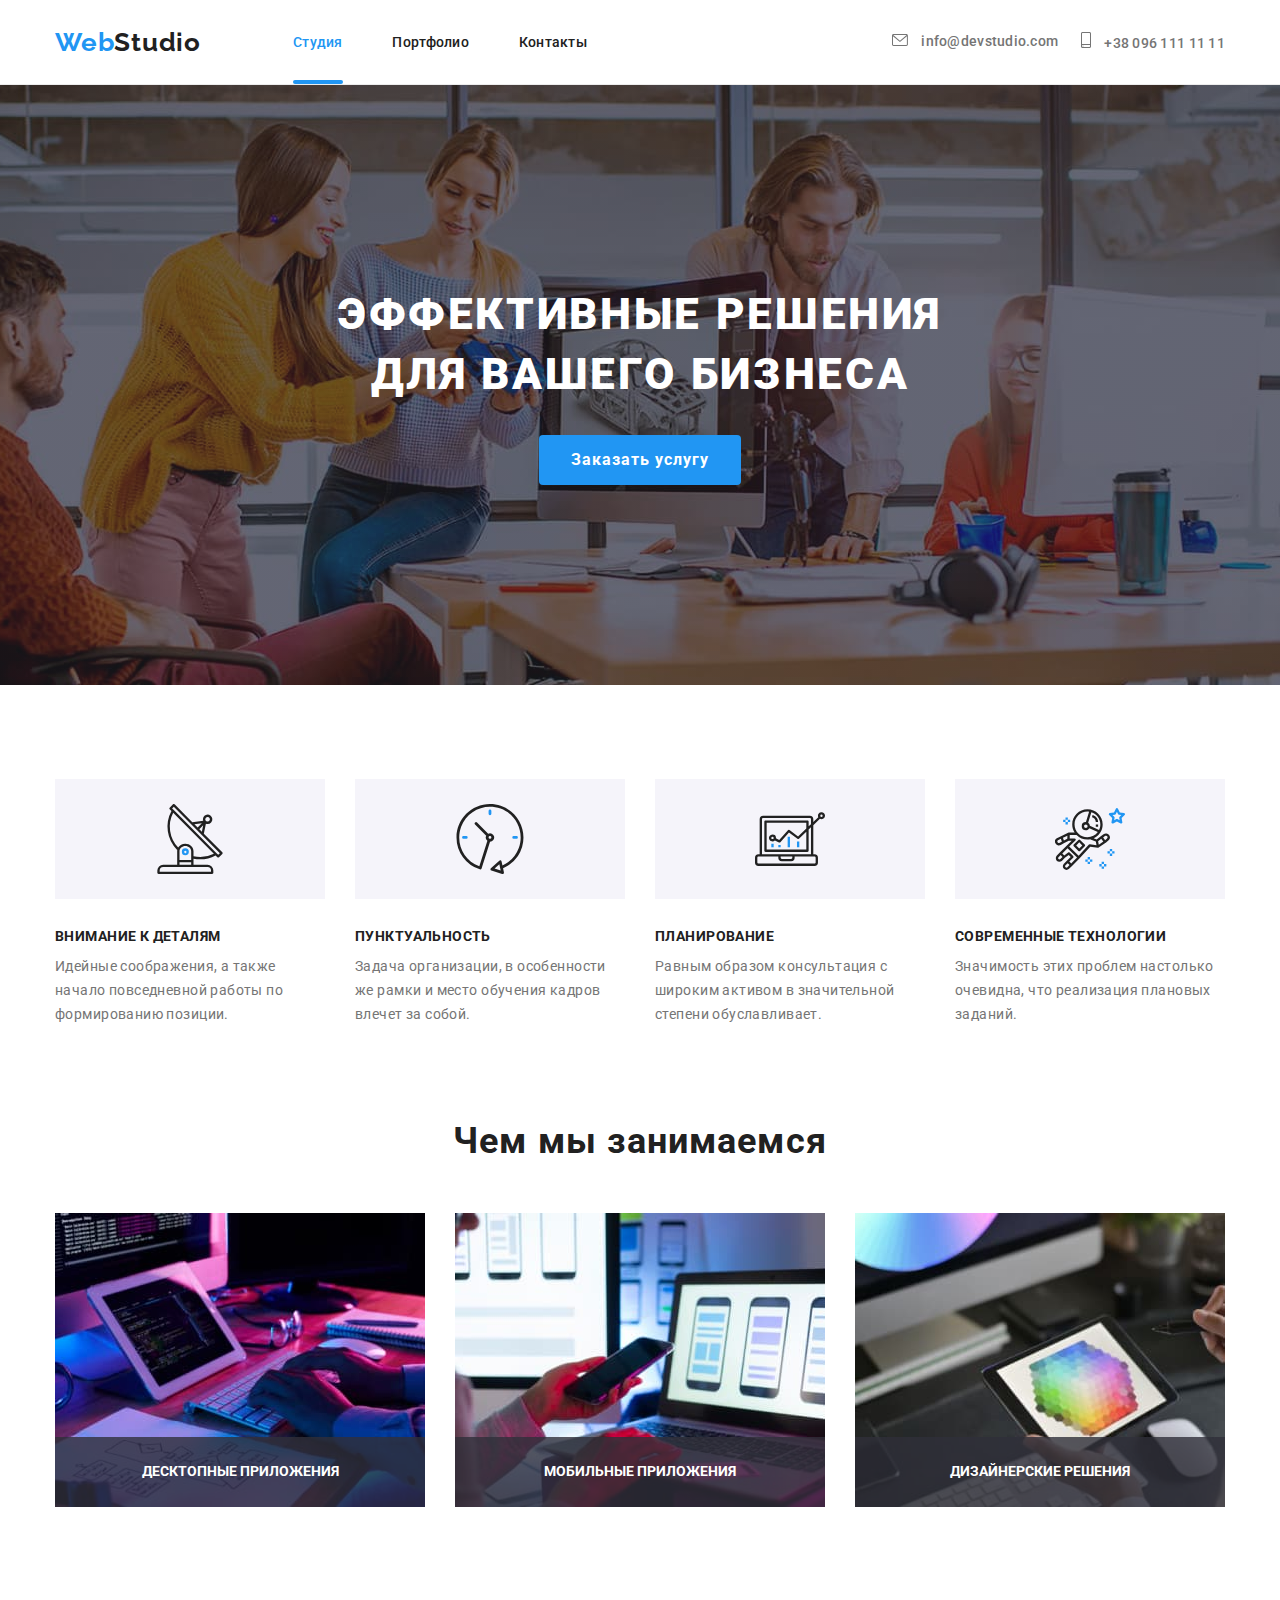
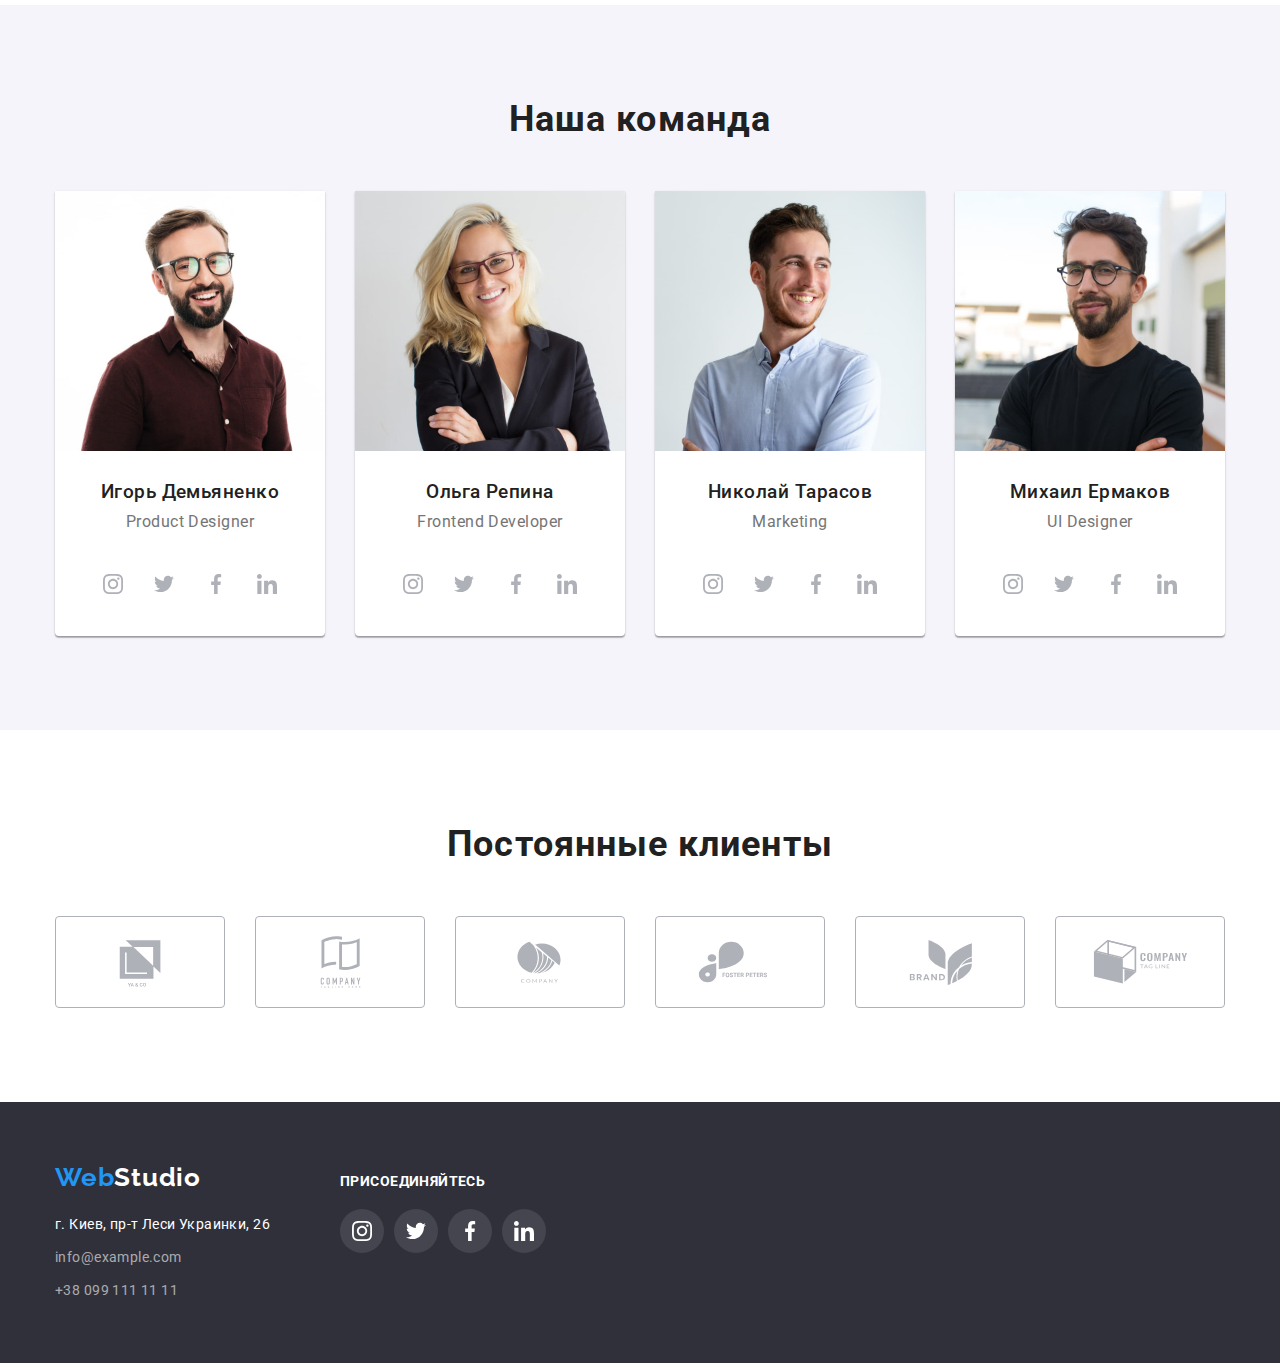
==== index.html @ b00f8d06 "previous work" ====
<!DOCTYPE html>
<html lang="ru">
<head>
    <meta charset="UTF-8">
    <meta http-equiv="X-UA-Compatible" content="IE=edge">
    <meta name="viewport" content="width=device-width, initial-scale=1.0">
    <title>GitHub/goit-markup-hw-05</title>   
    <link rel="stylesheet" href="https://cdnjs.cloudflare.com/ajax/libs/modern-normalize/1.0.0/modern-normalize.min.css"> 
    <link rel="stylesheet" href="https://fonts.googleapis.com/css2?family=Raleway:wght@700&family=Roboto:wght@400;500;700;900&display=swap">
    <link rel="stylesheet" href="./css/styles.css">

</head>
<body>
    <header class="header">
        <div class="conteiner nav">
            <a class="logo" href="#"><span class="accent-logo">Web</span>Studio</a>
            <nav>
                <ul class="site-nav list">
                    <li>
                        <a class="active" href="#">Студия</a>
                    </li>
                    <li>
                        <a href="./portfolio.html">Портфолио</a>
                    </li>
                    <li>
                        <a href="#">Контакты</a>
                    </li>
                </ul>
            </nav>
        
            <ul class="contacts list">
                <li>
                    <a class="mail" href="mailto:info@devstudio.com">
                        <svg class="icon-envelope" width="16px" height="12px">
                            <use href="./imades/icons.svg#envelope"></use>
                        </svg> info@devstudio.com</a>
                </li>
                <li>
                    <a class="phone" href="tel:+380961111111">
                        <svg class="ivon-tel" width="10px" height="16px">
                            <use href="./imades/icons.svg#smartphone"></use>
                        </svg> +38 096 111 11 11</a>
                </li>
            </ul>
        </div>
    </header>

    <main>
            <section class="hero overlay">
                <div class="conteiner ">
                <h1>Эффективные решения<br> для вашего бизнеса</h1>
                <button class="open-modal" type="button" data-modal-open>Заказать услугу</button>
                <div class="backdrop is-hidden" data-modal>
                    <div class="modal">
                        <button type="button" class="modal-button" data-modal-close>
                            <svg class="modal-close">
                                <use href="./imades/icons.svg#close-modal"></use>
                            </svg>
                        </button>
                    </div>
                </div>
            </div>
            </section>

            <section class="features-section">
                <!--<h2>Особенности</h2>-->
                <ul class="features-list list conteiner">
                    <li class="features-item icon-antenna">
                        <h3 class="featured-subtitle">Внимание к деталям</h3>
                        <p>Идейные соображения, а также начало повседневной работы по формированию позиции.</p>
                    </li>
                    <li class="features-item icon-clock">
                        <h3 class="featured-subtitle">Пунктуальность</h3>
                        <p>Задача организации, в особенности же рамки и место обучения кадров влечет за собой.</p>
                    </li>
                    <li class="features-item icon-diagram">
                        <h3 class="featured-subtitle">Планирование</h3>
                        <p>Равным образом консультация с широким активом в значительной степени обуславливает.</p>
                    </li>
                    <li class="features-item icon-astronaut">
                        <h3 class="featured-subtitle">Современные технологии</h3>
                        <p>Значимость этих проблем настолько очевидна, что реализация плановых заданий.</p>
                    </li>
                </ul>
            </section>

            <section class="works-conteiner">
                    <h2 class="section-header">Чем мы занимаемся</h2>
                    <ul class="list images-list">
                        <li>
                            <div class="description-block">
                                <img src="./imades/work.jpg" alt="наша-работа-1" width="370">
                                <p class="work-description">Десктопные приложения</p>
                            </div>
                        </li>
                        <li>
                            <div class="description-block">
                                <img src="./imades/work2.jpg" alt="наша-работа-2" width="370">
                                <p class="work-description" >Мобильные приложения</p>
                            </div>
                        </li>
                        <li>                            
                            <div class="description-block"> 
                                <img src="./imades/work3.jpg" alt="наша-работа-3" width="370">
                                <p class="work-description">Дизайнерские решения</p>
                            </div>
                        </li>
                    </ul>
            </section>

            <section class="our-team">
                <div class="conteiner">
                <h2 class="section-header">Наша команда</h2>
                <ul class="team list" >
                    <li class="team-list">
                        <img class="team-cards" src="./imades/igor.jpg" alt="фото дизайнера" width="270">
                        <h3>Игорь Демьяненко</h3>
                        <p>Product Designer</p>
                        <ul class="list team-icons-list">
                            <li>
                                <a href="#" class="team-icons-link"> 
                                    <svg class="team-svg">
                                        <use href="./imades/icons.svg#instagram"></use>
                                    </svg>
                                </a>
                            </li>
                            <li>
                                <a href="#" class="team-icons-link">
                                    <svg class="team-svg">
                                        <use href="./imades/icons.svg#twitter"></use>
                                    </svg>
                                </a>
                            </li>
                            <li>
                                <a href="#" class="team-icons-link">
                                    <svg class="team-svg">
                                        <use href="./imades/icons.svg#facebook"></use>
                                    </svg>
                                </a>
                            </li>
                            <li>
                                <a href="#" class="team-icons-link">
                                    <svg class="team-svg">
                                        <use href="./imades/icons.svg#linkedin"></use>
                                    </svg>
                                </a>
                            </li>
                        </ul>
                    </li>
                    <li class="team-list">
                        <img class="team-cards" src="./imades/olga.jpg" alt="форо разработчика" width="270">
                        <h3>Ольга Репина</h3>
                        <p>Frontend Developer</p>
                        <ul class="list team-icons-list">
                            <li>
                                <a href="#" class="team-icons-link">
                                    <svg class="team-svg">
                                        <use href="./imades/icons.svg#instagram"></use>
                                    </svg>
                                </a>
                            </li>
                            <li>
                                <a href="#" class="team-icons-link">
                                    <svg class="team-svg">
                                        <use href="./imades/icons.svg#twitter"></use>
                                    </svg>
                                </a>
                            </li>
                            <li>
                                <a href="#" class="team-icons-link">
                                    <svg class="team-svg">
                                        <use href="./imades/icons.svg#facebook"></use>
                                    </svg>
                                </a>
                            </li>
                            <li>
                                <a href="#" class="team-icons-link">
                                    <svg class="team-svg">
                                        <use href="./imades/icons.svg#linkedin"></use>
                                    </svg>
                                </a>
                            </li>
                        </ul>
                    </li>
                    <li class="team-list">
                        <img class="team-cards" src="./imades/nikolay.jpg" alt="фото маркетинг менеджера" width="270">
                        <h3>Николай Тарасов</h3>
                        <p>Marketing</p>
                        <ul class="list team-icons-list">
                            <li>
                                <a href="#" class="team-icons-link">
                                    <svg class="team-svg">
                                        <use href="./imades/icons.svg#instagram"></use>
                                    </svg>
                                </a>
                            </li>
                            <li>
                                <a href="#" class="team-icons-link">
                                    <svg class="team-svg">
                                        <use href="./imades/icons.svg#twitter"></use>
                                    </svg>
                                </a>
                            </li>
                            <li>
                                <a href="#" class="team-icons-link">
                                    <svg class="team-svg">
                                        <use href="./imades/icons.svg#facebook"></use>
                                    </svg>
                                </a>
                            </li>
                            <li>
                                <a href="#" class="team-icons-link">
                                    <svg class="team-svg">
                                        <use href="./imades/icons.svg#linkedin"></use>
                                    </svg>
                                </a>
                            </li>
                        </ul>
                    </li>
                    <li class="team-list">
                        <img class="team-cards" src="./imades/mikhail.jpg" alt="фото UI дизайнера" width="270">
                        <h3>Михаил Ермаков</h3>
                        <p>UI Designer</p>
                        <ul class="list team-icons-list">
                            <li>
                                <a href="#" class="team-icons-link">
                                    <svg class="team-svg">
                                        <use href="./imades/icons.svg#instagram"></use>
                                    </svg>
                                </a>
                            </li>
                            <li>
                                <a href="#" class="team-icons-link">
                                    <svg class="team-svg">
                                        <use href="./imades/icons.svg#twitter"></use>
                                    </svg>
                                </a>
                            </li>
                            <li>
                                <a href="#" class="team-icons-link">
                                    <svg class="team-svg">
                                        <use href="./imades/icons.svg#facebook"></use>
                                    </svg>
                                </a>
                            </li>
                            <li>
                                <a href="#" class="team-icons-link">
                                    <svg class="team-svg">
                                        <use href="./imades/icons.svg#linkedin"></use>
                                    </svg>
                                </a>
                            </li>
                        </ul>
                    </li>
                </ul>
            </div>
            </section>

            <section>
                <div class="conteiner clients"> 
                <h2 class="section-header">Постоянные клиенты</h2>
                <ul class="list companies">
                    <li><a href="#"  class="company-icons">
                        <svg width="106" height="60">
                            <use href="./imades/icons.svg#logo-client1"></use>
                        </svg>
                    </a></li>
                    <li><a href="#"  class="company-icons">
                        <svg width="106" height="60">
                            <use href="./imades/icons.svg#logo-client2"></use>
                        </svg>
                    </a></li>
                    <li><a href="#" class="company-icons">
                        <svg width="106" height="60">
                            <use href="./imades/icons.svg#logo-client3"></use>
                        </svg>
                    </a></li>
                    <li><a href="#" class="company-icons">
                        <svg width="106" height="60">
                            <use href="./imades/icons.svg#logo-client4"></use>
                        </svg>
                    </a></li>
                    <li><a href="#" class="company-icons">
                        <svg width="106" height="60">
                            <use href="./imades/icons.svg#logo-client5"></use>
                        </svg>
                    </a></li>
                    <li><a href="#" class="company-icons">
                        <svg width="106" height="60">
                            <use href="./imades/icons.svg#logo-client6"></use>
                        </svg>
                    </a></li>
                </ul>
                </div>
            </section>

     </main>

    <footer class="footer">
        <div class="conteiner footer-section">
        <div class="first-column"><a class="footer-logo" href="#"><span class="accent-logo">Web</span>Studio</a>
            <address>
                <ul class="footer-contacts list">
                    <li>
                        <p class="local-ad">г. Киев, пр-т Леси Украинки, 26</p>
                    </li>
                    <li>
                        <a class="address-link" href="mailto:info@example.com">info@example.com</a>
                    </li>
                    <li>
                        <a class="address-link" href="tel:+380991111111">+38 099 111 11 11</a>
                    </li>
                </ul>
            </address>
        </div>
            <section class="welcome">
                <h3 class="welcome-title">присоединяйтесь</h3>
                <ul class="list footer-icons">
                    <li>
                        <a href="#" class="footer-icon-link">
                        <svg class="icon-footer">
                            <use href="./imades/icons.svg#footer-instagramm"></use>
                        </svg>
                        </a>
                    </li>
                    <li>
                        <a href="#" class="footer-icon-link">
                            <svg class="icon-footer">
                                <use href="./imades/icons.svg#footer-twitter"></use>
                            </svg>
                        </a>
                    </li>
                    <li>
                        <a href="#" class="footer-icon-link">
                            <svg class="icon-footer">
                                <use href="./imades/icons.svg#footer-facebook"></use>
                            </svg>
                        </a>
                    </li>
                    <li>
                        <a href="#" class="footer-icon-link">
                            <svg class="icon-footer">
                                <use href="./imades/icons.svg#footer-linkedin"></use>
                            </svg>
                        </a>
                    </li>
                </ul>
            </section>
        </div>
    </footer>
    <script src="./js/modal.js"></script>
</body>
</html>
---- css/styles.css ----
:root {
  --primary-text-color: #212121;
  --accent-color: #2196f3;
  --grey-color: #757575;
  --white-color: #ffffff;
  --background-color: #2f303a;
  --second-background: #f5f4fa;
  --footer-contacts-color: rgba(255, 255, 255, 0.6);
  --items-color: #afb1b8;
}

body {
  color: var(--primary-text-color);

  font-family: Roboto, sans-serif;
}
h1,
h2,
h3,
h4 {
  margin: 0;
}
p {
  margin: 0;
}
ul {
  margin: 0;
  padding-left: 0px;
}

.section-header {
  font-style: normal;
  font-size: 36px;
  line-height: 1.16;
  text-align: center;
  letter-spacing: 0.03em;
}

.list {
  list-style: none;
}

/* Шапка профиля */

.header {
  border-bottom: 1px solid #ececec;
}
.conteiner {
  padding: 0 15px;
  width: 1200px;
  margin: 0 auto;
}

.nav {
  display: flex;
  align-items: center;
}

.site-nav {
  padding-top: 32px;
  padding-bottom: 32px;

  display: flex;
  width: 294px;
  justify-content: space-between;
  margin-right: 305px;
  padding-left: 0px;
}

.contacts {
  padding-top: 32px;
  padding-bottom: 32px;
  display: flex;
  justify-content: space-between;
  width: 370px;
}
.logo {
  width: 145px;
  margin-right: 93px;

  color: var(--primary-text-color);
  font-family: Raleway, sans-serif;

  font-weight: 700;
  font-size: 26px;
  line-height: 1.19;
  letter-spacing: 0.03em;
  text-decoration: none;
}
.accent-logo {
  color: var(--accent-color);
}

.site-nav a {
  color: var(--primary-text-color);
  font-weight: 500;
  font-size: 14px;
  line-height: 1.14;
  letter-spacing: 0.02em;
  text-decoration: none;

  transition-property: color;
  transition-duration: 250ms;
  transition-timing-function: cubic-bezier(0.4, 0, 0.2, 1);
}
.active {
  position: relative;
}

.active::after {
  content: "";
  position: absolute;
  left: 0;
  bottom: -34px;

  display: block;
  width: 100%;
  height: 4px;
  border-radius: 2px;
  background-color: var(--accent-color);
}

.site-nav a:hover,
.site-nav a:focus,
.site-nav .active {
  color: var(--accent-color);
}

.contacts a {
  color: var(--grey-color);
  font-weight: 500;
  font-size: 14px;
  line-height: 1.14;
  letter-spacing: 0.02em;
  text-decoration: none;

  transition-property: color;
  transition-duration: 250ms;
  transition-timing-function: cubic-bezier(0.4, 0, 0.2, 1);
}

.contacts a:hover,
.contacts a:focus {
  color: var(--accent-color);
}

.mail {
  width: 161px;
}
.icon-envelope {
  margin-right: 10px;
  fill: currentColor;
}
.phone {
  width: 142px;
}
.ivon-tel {
  fill: currentColor;
  margin-right: 10px;
}

/* Секция фильтров */
.filter-section {
  padding-top: 94px;
  padding-bottom: 50px;
}

.hidden {
  display: none;
}
.button {
  border-radius: 4px;
  border: 1px solid transparent;
  padding: 6px 22px;
  min-width: 73px;

  color: var(--primary-text-color);
  background-color: var(--second-background);
  cursor: pointer;
  font-weight: 500;
  font-size: 16px;
  line-height: 1.62;
  letter-spacing: 0.03em;

  transition-property: color, background-color;
  transition-duration: 250ms;
  transition-timing-function: cubic-bezier(0.4, 0, 0.2, 1);
}
.button:hover,
.button:focus {
  color: var(--white-color);
  background-color: var(--accent-color);
}
.button-item {
  display: flex;
  justify-content: center;
}
.button-item li:not(:last-child) {
  margin-right: 8px;
}
.button-item li:hover,
.button-item li:focus {
  box-shadow: 0px 2px rgba(0, 0, 0, 0.12), 0px 1px rgba(0, 0, 0, 0.08),
    0px 3px rgba(0, 0, 0, 0.1);
}

.button-item li {
  transition-property: box-shadow;
  transition-duration: 250ms;
  transition-timing-function: cubic-bezier(0.4, 0, 0.2, 1);
}
/* Секция карточек */

.cards-section {
  padding-bottom: 94px;
}
.cards p {
  color: var(--grey-color);
  font-size: 16px;
  line-height: 1.87;
  letter-spacing: 0.03em;
}
.title {
  font-size: 18px;
  line-height: 2;
  letter-spacing: 0.06em;
}
.cards {
  display: flex;
  flex-wrap: wrap;
}

.cards-item img {
  width: 100%;
  height: auto;
  display: block;
}

.project-hover p {
  font-size: 18px;
  font-weight: 400;
  line-height: 1.55;
  letter-spacing: 0.03em;

  padding: 63px 24px;
  color: var(--white-color);
}
.project-hover {
  position: absolute;
  top: 0;
  left: 0;
  width: 370px;
  height: 294px;

  background-color: rgba(33, 150, 243, 0.9);
  transform: translateY(100%);
  transition: transform 250ms cubic-bezier(0.4, 0, 0.2, 1);
}
.cards-item:hover .project-hover {
  transform: translateY(0);
}

.project-content {
  position: relative;
  overflow: hidden;
}
.cards-item {
  margin-right: 30px;
  width: 370px;

  transition-property: box-shadow;
  transition-duration: 250ms;
  transition-timing-function: cubic-bezier(0.4, 0, 0.2, 1);
}
.cards-item:hover,
.cards-item:focus {
  box-shadow: 0px 1px 1px rgba(0, 0, 0, 0.12), 0px 4px 4px rgba(0, 0, 0, 0.06),
    1px 4px 6px rgba(0, 0, 0, 0.16);
}

.cards-item:nth-child(3n + 3) {
  margin-right: 0px;
}

.cards-item:not(:nth-last-child(-n + 3)) {
  margin-bottom: 30px;
}
.cards-bottom {
  padding: 20px 24px;
  border-bottom: 1px solid #eeeeee;
  border-right: 1px solid #eeeeee;
  border-left: 1px solid #eeeeee;
}

/*Footer*/
.footer {
  color: var(--white-color);
  background-color: var(--background-color);
}
.footer-logo {
  display: block;
  margin-bottom: 20px;
  width: 145px;

  color: var(--white-color);
  font-family: Raleway, sans-serif;
  font-weight: 700;
  font-size: 26px;
  line-height: 1.19;
  letter-spacing: 0.03em;
  text-decoration: none;
}

.footer-contacts li:not(:last-child) {
  margin-bottom: 9px;
}
.local-ad {
  font-style: normal;
  font-size: 14px;
  line-height: 1.71;
  letter-spacing: 0.03em;
}

.address-link:hover,
.address-link:focus {
  color: var(--accent-color);
}

.footer-section {
  text-align: left;
  padding-top: 60px;
  padding-bottom: 60px;
  display: flex;
  align-items: baseline;
}

.address-link {
  margin-bottom: 0px;
  color: var(--footer-contacts-color);
  font-family: Roboto, sans-serif;
  font-weight: 400;
  font-size: 14px;
  line-height: 1.71;
  letter-spacing: 0.03em;
  text-decoration: none;
  font-style: normal;

  transition-property: color;
  transition-duration: 250ms;
  transition-timing-function: cubic-bezier(0.4, 0, 0.2, 1);
}

.welcome {
  display: inline-flex;
  flex-direction: column;
  padding: 0;
  min-width: 206px;
  margin-left: 70px;
}
.welcome-title {
  font-style: normal;
  font-weight: bold;
  font-size: 14px;
  line-height: 1.143;
  letter-spacing: 0.03em;
  text-transform: uppercase;
  color: var(--white-color);
}
.footer-icons {
  display: flex;
  justify-content: space-between;
  margin: 0;
  padding: 0;
  margin-top: 20px;
}

.icon-footer {
  width: 20px;
  height: 20px;
}
.footer-icon-link {
  width: 44px;
  height: 44px;
  padding: 12px;
  display: inline-block;
  border-radius: 50%;
  fill: var(--white-color);
  background-color: rgba(255, 255, 255, 0.1);

  transition-property: background-color;
  transition-duration: 250ms;
  transition-timing-function: cubic-bezier(0.4, 0, 0.2, 1);
}
.footer-icon-link:hover,
.footer-icon-link:focus {
  background-color: var(--accent-color);
}
/* секция HERO */
.hero {
  background-color: var(--background-color);
}
.overlay {
  max-width: 1600px;
  height: 600px;
  margin-left: auto;
  margin-right: auto;
  background-image: linear-gradient(
      to right,
      rgba(47, 48, 58, 0.4),
      rgba(47, 48, 58, 0.4)
    ),
    url(../imades/herobg.jpg);
  background-size: cover;
  background-position: center;
}

.hero .conteiner {
  padding-top: 200px;
  padding-bottom: 200px;
  text-align: center;
}

.hero h1 {
  margin-bottom: 30px;

  color: var(--white-color);
  font-style: normal;
  font-weight: 900;
  font-size: 44px;
  line-height: 1.36;
  text-align: center;
  letter-spacing: 0.06em;
  text-transform: uppercase;
}
.open-modal {
  padding: 10px 32px;
  border: 0px;
  border-radius: 4px;

  color: var(--white-color);
  background-color: var(--accent-color);
  font-family: inherit;
  font-style: normal;
  font-weight: 700;
  font-size: 16px;
  line-height: 1.87;
  letter-spacing: 0.06em;

  transition: background-color 250ms cubic-bezier(0.4, 0, 0.2, 1);
}
.open-modal:hover,
.open-modal:focus {
  background-color: #188ce8;
}
.backdrop {
  position: fixed;
  top: 0;
  right: 0;
  width: 100%;
  height: 100%;
  opacity: 1;
  transition: opacity 250ms cubic-bezier(0.4, 0, 0.2, 1);

  background-color: rgba(0, 0, 0, 0.2);
}

.backdrop.is-hidden {
  visibility: hidden;
  pointer-events: none;
  opacity: 0;
}
.modal {
  position: absolute;
  z-index: 3;
  top: 50%;
  left: 50%;

  background-color: var(--white-color);
  min-width: 528px;
  min-height: 581px;

  transform: translate(-50%, -50%) scale(1);
  transition: transform 250ms cubic-bezier(0.4, 0, 0.2, 1);

  box-shadow: 0px 1px 3px rgba(0, 0, 0, 0.12), 0px 1px 1px rgba(0, 0, 0, 0.14),
    0px 2px 1px rgba(0, 0, 0, 0.2);
  border-radius: 4px;
}
.backdrop.is-hidden .modal {
  transform: translate(-50%, -50%) scale(0.9);
}
.modal-button {
  position: absolute;
  top: 8px;
  right: 8px;

  width: 30px;
  height: 30px;

  display: flex;
  justify-content: center;
  align-items: center;
  border: 1px solid rgba(0, 0, 0, 0.1);
  border-radius: 50%;
  cursor: pointer;

  background-color: var(--white-color);
  fill: var(--primary-text-color);
}
.modal-close {
  position: absolute;
  top: 50%;
  left: 50%;

  width: 11px;
  height: 11px;
  transform: translate(-50%, -50%);
  fill: currentColor;
}

/* Секция особенности */
.features-section {
  padding-bottom: 94px;
  padding-top: 94px;
}
.features-list {
  display: flex;
  align-items: center;
}

.features-list p {
  width: 270px;

  color: var(--grey-color);
  font-size: 14px;
  line-height: 1.71;
  letter-spacing: 0.03em;
}
.featured-subtitle {
  width: 270px;
  margin-bottom: 10px;

  font-size: 14px;
  line-height: 1.14;
  letter-spacing: 0.03em;
  text-transform: uppercase;
}
.features-item:not(:last-child) {
  margin-right: 30px;
}

.features-item::before {
  display: block;
  content: "";
  height: 120px;
  background-color: var(--second-background);
  margin-bottom: 30px;
  background-size: contain;
  background-repeat: no-repeat;
  background-position: center;
}
.icon-antenna::before {
  background-image: url(../imades/icons/antenna.svg);
  background-size: 70px 70px;
}
.icon-clock::before {
  background-image: url(../imades/icons/clock.svg);
  background-size: 70px 70px;
}
.icon-diagram::before {
  background-image: url(../imades/icons/diagram.svg);
  background-size: 70px 70px;
}
.icon-astronaut::before {
  background-image: url(../imades/icons/astronaut.svg);
  background-size: 70px 70px;
}

/* Чем мы занимаемся */
.works-conteiner {
  padding-bottom: 94px;
}
.images-list {
  display: flex;
  justify-content: center;

  margin-top: 50px;
  padding-left: 0px;
}

.images-list li:not(:last-child) {
  margin-right: 30px;
}
.images-list > img {
  width: 370px;
  height: auto;
  display: block;
  border: 1px solid transparent;
}

.work-description {
  color: var(--white-color);
  background-color: rgba(47, 48, 58, 0.8);
  font-size: 14px;
  font-weight: 700;
  text-align: center;
  line-height: 1.14;
  text-transform: uppercase;

  padding-top: 27px;
  padding-bottom: 27px;
  width: 100%;
  height: 70px;

  position: absolute;
  left: 0;
  bottom: 4px;
}
.description-block {
  position: relative;
  z-index: -1;
}

/* Наша команда */

.our-team {
  background-color: var(--second-background);
  padding-top: 94px;
  padding-bottom: 94px;
}
.our-team h2 {
  margin-bottom: 50px;
}

.team-list:not(:last-child) {
  margin-right: 30px;
}
.team-list {
  box-shadow: 0px 1px 3px rgba(0, 0, 0, 0.12), 0px 1px 1px rgba(0, 0, 0, 0.14),
    0px 2px 1px rgba(0, 0, 0, 0.2);
  border-radius: 0px 0px 4px 4px;
}
.team {
  display: flex;
  padding-left: 0px;

  font-size: 16px;
  line-height: 1.18;
  text-align: center;
  letter-spacing: 0.03em;
}
.team p {
  color: var(--grey-color);
  margin-bottom: 30px;
}
.team h3 {
  font-weight: 500;
  margin-bottom: 10px;
  margin-top: 0px;
}
.team-cards {
  display: block;
  width: 100%;
  height: auto;
  margin-bottom: 30px;
}
.team li {
  background-color: var(--white-color);
  border-radius: 0px 0px 4px 4px;
}
.team-icons-list {
  display: flex;
  justify-content: space-around;
  padding-left: 32px;
  padding-right: 32px;
  margin-bottom: 30px;
}
.team-icons-link {
  width: 44px;
  height: 44px;
  padding: 12px;
  display: inline-block;
  border-radius: 50%;
  fill: var(--items-color);
  background-color: rgba(255, 255, 255, 0.1);

  transition-property: fill, background-color;
  transition-duration: 250ms;
  transition-timing-function: cubic-bezier(0.4, 0, 0.2, 1);
}
.team-icons-link:hover,
.team-icons-link:focus {
  fill: var(--white-color);
  background-color: var(--accent-color);
}

.team-svg {
  width: 20px;
  height: 20px;
}

/* Секция постоянные клиенты */

.clients {
  padding-top: 94px;
  padding-bottom: 94px;
}
.companies {
  display: flex;
  justify-content: space-between;
  margin-top: 50px;
}
.company-icons {
  display: block;
  width: 170px;
  height: 92px;
  padding: 16px 32px;
  border: 1px solid var(--items-color);
  border-radius: 4px;
  fill: var(--items-color);

  transition-property: fill, border;
  transition-duration: 250ms;
  transition-timing-function: cubic-bezier(0.4, 0, 0.2, 1);
}
.company-icons svg:hover,
.company-icons svg:focus {
  fill: var(--accent-color);
}

.company-icons svg {
  transition-property: fill;
  transition-duration: 250ms;
  transition-timing-function: cubic-bezier(0.4, 0, 0.2, 1);
}
.company-icons:hover,
.company-icons:focus {
  border-color: var(--accent-color);
  fill: var(--accent-color);
}
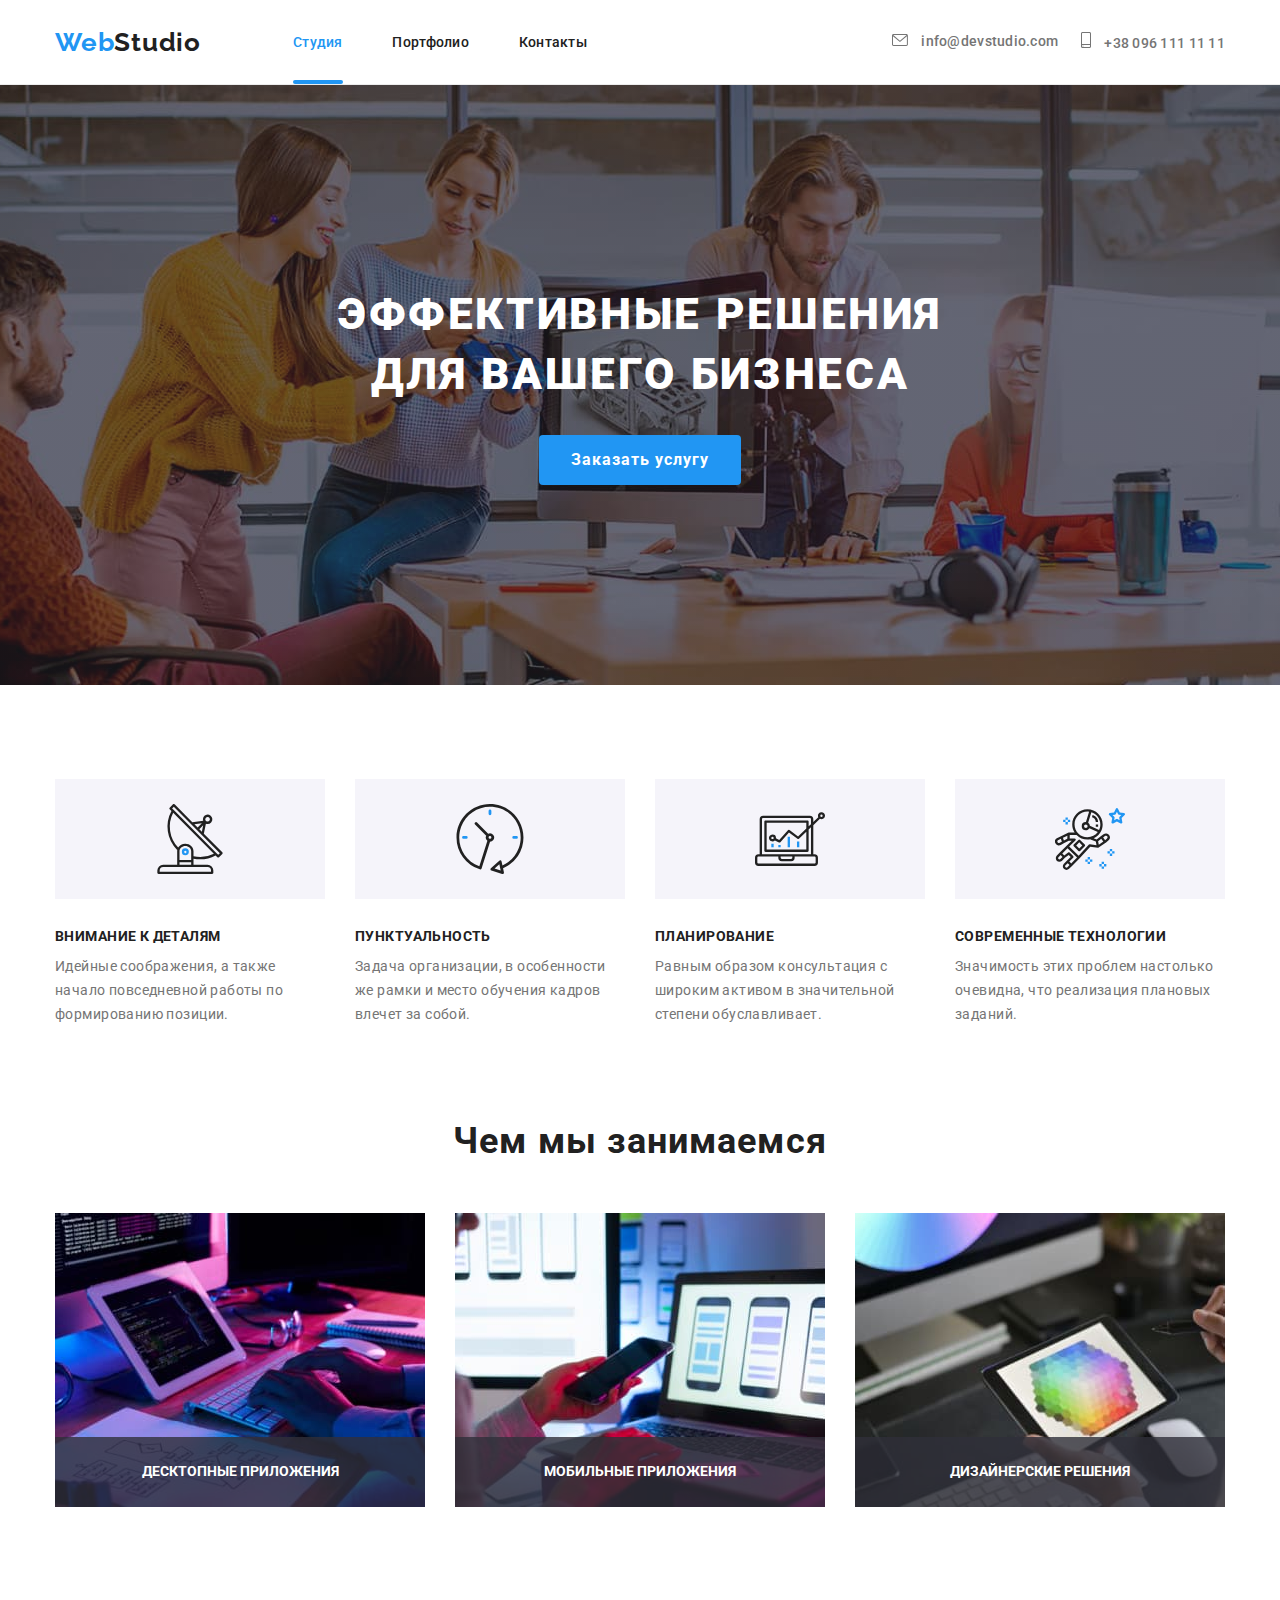
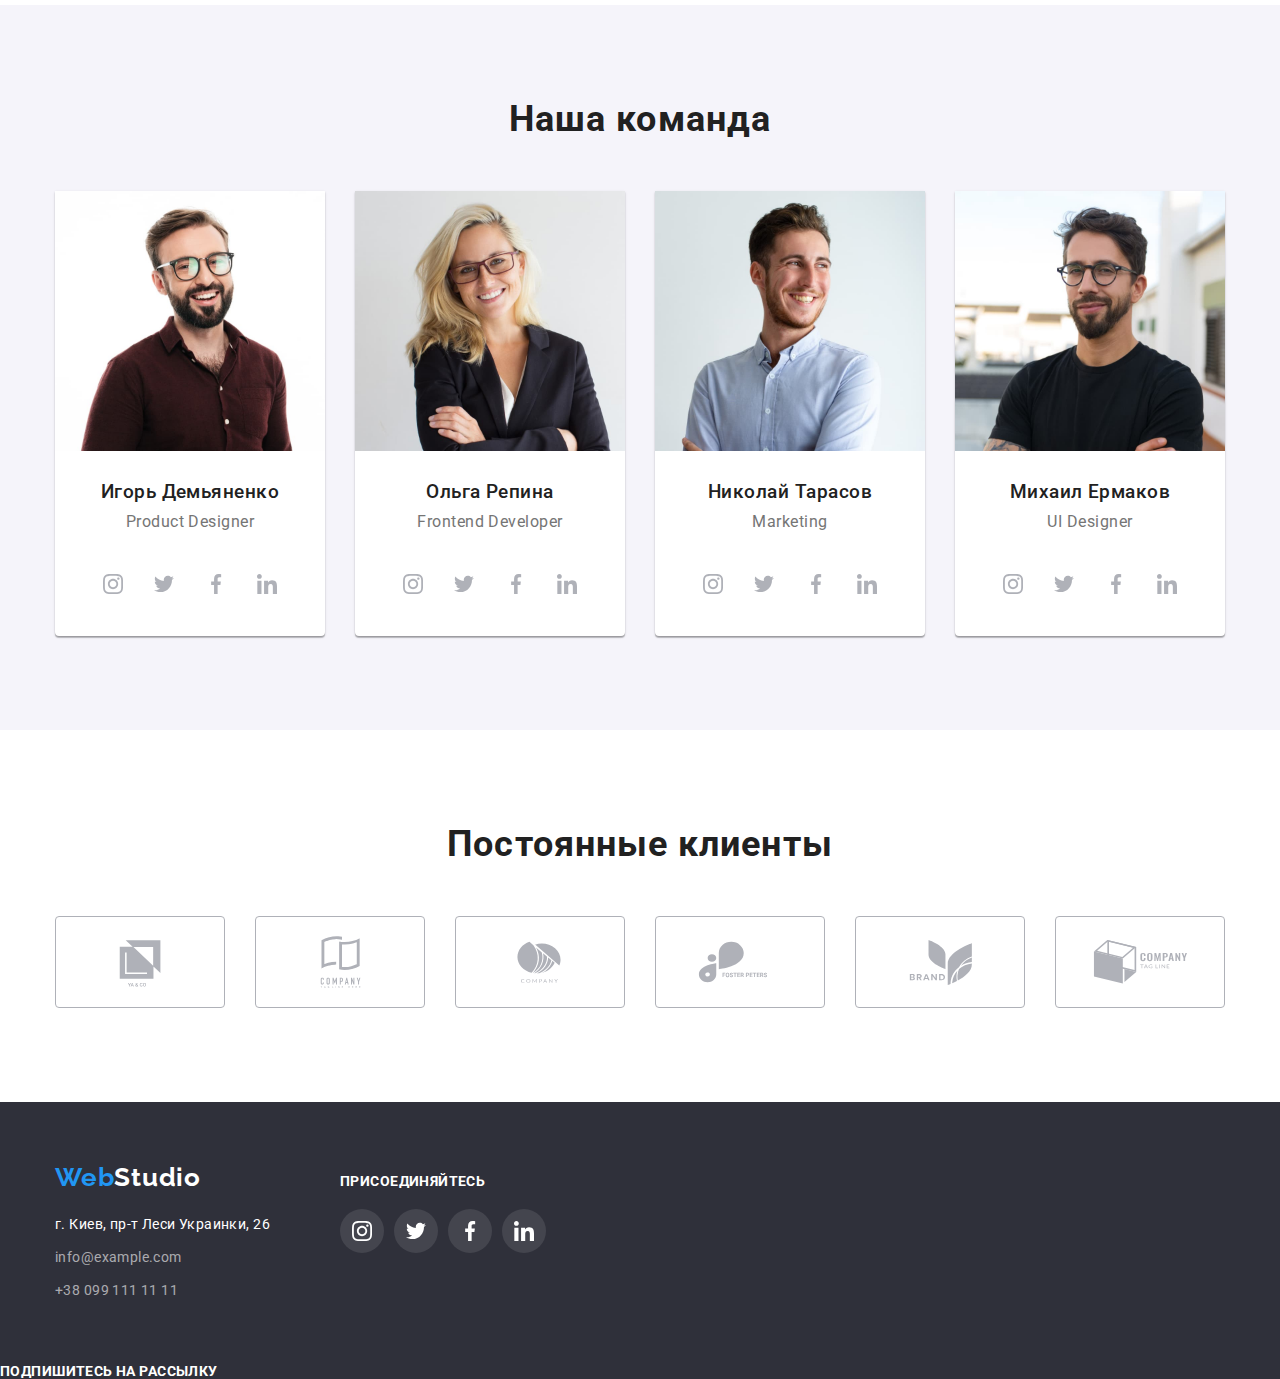
==== commit f2f2b6cc: "rename folder" ====
--- a/index.html
+++ b/index.html
@@ -32,13 +32,13 @@
                 <li>
                     <a class="mail" href="mailto:info@devstudio.com">
                         <svg class="icon-envelope" width="16px" height="12px">
-                            <use href="./imades/icons.svg#envelope"></use>
+                            <use href="./images/icons.svg#envelope"></use>
                         </svg> info@devstudio.com</a>
                 </li>
                 <li>
                     <a class="phone" href="tel:+380961111111">
                         <svg class="ivon-tel" width="10px" height="16px">
-                            <use href="./imades/icons.svg#smartphone"></use>
+                            <use href="./images/icons.svg#smartphone"></use>
                         </svg> +38 096 111 11 11</a>
                 </li>
             </ul>
@@ -54,7 +54,7 @@
                     <div class="modal">
                         <button type="button" class="modal-button" data-modal-close>
                             <svg class="modal-close">
-                                <use href="./imades/icons.svg#close-modal"></use>
+                                <use href="./images/icons.svg#close-modal"></use>
                             </svg>
                         </button>
                     </div>
@@ -89,19 +89,19 @@
                     <ul class="list images-list">
                         <li>
                             <div class="description-block">
-                                <img src="./imades/work.jpg" alt="наша-работа-1" width="370">
+                                <img src="./images/work.jpg" alt="наша-работа-1" width="370">
                                 <p class="work-description">Десктопные приложения</p>
                             </div>
                         </li>
                         <li>
                             <div class="description-block">
-                                <img src="./imades/work2.jpg" alt="наша-работа-2" width="370">
+                                <img src="./images/work2.jpg" alt="наша-работа-2" width="370">
                                 <p class="work-description" >Мобильные приложения</p>
                             </div>
                         </li>
                         <li>                            
                             <div class="description-block"> 
-                                <img src="./imades/work3.jpg" alt="наша-работа-3" width="370">
+                                <img src="./images/work3.jpg" alt="наша-работа-3" width="370">
                                 <p class="work-description">Дизайнерские решения</p>
                             </div>
                         </li>
@@ -113,140 +113,140 @@
                 <h2 class="section-header">Наша команда</h2>
                 <ul class="team list" >
                     <li class="team-list">
-                        <img class="team-cards" src="./imades/igor.jpg" alt="фото дизайнера" width="270">
+                        <img class="team-cards" src="./images/igor.jpg" alt="фото дизайнера" width="270">
                         <h3>Игорь Демьяненко</h3>
                         <p>Product Designer</p>
                         <ul class="list team-icons-list">
                             <li>
                                 <a href="#" class="team-icons-link"> 
                                     <svg class="team-svg">
-                                        <use href="./imades/icons.svg#instagram"></use>
-                                    </svg>
-                                </a>
-                            </li>
-                            <li>
-                                <a href="#" class="team-icons-link">
-                                    <svg class="team-svg">
-                                        <use href="./imades/icons.svg#twitter"></use>
-                                    </svg>
-                                </a>
-                            </li>
-                            <li>
-                                <a href="#" class="team-icons-link">
-                                    <svg class="team-svg">
-                                        <use href="./imades/icons.svg#facebook"></use>
-                                    </svg>
-                                </a>
-                            </li>
-                            <li>
-                                <a href="#" class="team-icons-link">
-                                    <svg class="team-svg">
-                                        <use href="./imades/icons.svg#linkedin"></use>
+                                        <use href="./images/icons.svg#instagram"></use>
+                                    </svg>
+                                </a>
+                            </li>
+                            <li>
+                                <a href="#" class="team-icons-link">
+                                    <svg class="team-svg">
+                                        <use href="./images/icons.svg#twitter"></use>
+                                    </svg>
+                                </a>
+                            </li>
+                            <li>
+                                <a href="#" class="team-icons-link">
+                                    <svg class="team-svg">
+                                        <use href="./images/icons.svg#facebook"></use>
+                                    </svg>
+                                </a>
+                            </li>
+                            <li>
+                                <a href="#" class="team-icons-link">
+                                    <svg class="team-svg">
+                                        <use href="./images/icons.svg#linkedin"></use>
                                     </svg>
                                 </a>
                             </li>
                         </ul>
                     </li>
                     <li class="team-list">
-                        <img class="team-cards" src="./imades/olga.jpg" alt="форо разработчика" width="270">
+                        <img class="team-cards" src="./images/olga.jpg" alt="форо разработчика" width="270">
                         <h3>Ольга Репина</h3>
                         <p>Frontend Developer</p>
                         <ul class="list team-icons-list">
                             <li>
                                 <a href="#" class="team-icons-link">
                                     <svg class="team-svg">
-                                        <use href="./imades/icons.svg#instagram"></use>
-                                    </svg>
-                                </a>
-                            </li>
-                            <li>
-                                <a href="#" class="team-icons-link">
-                                    <svg class="team-svg">
-                                        <use href="./imades/icons.svg#twitter"></use>
-                                    </svg>
-                                </a>
-                            </li>
-                            <li>
-                                <a href="#" class="team-icons-link">
-                                    <svg class="team-svg">
-                                        <use href="./imades/icons.svg#facebook"></use>
-                                    </svg>
-                                </a>
-                            </li>
-                            <li>
-                                <a href="#" class="team-icons-link">
-                                    <svg class="team-svg">
-                                        <use href="./imades/icons.svg#linkedin"></use>
+                                        <use href="./images/icons.svg#instagram"></use>
+                                    </svg>
+                                </a>
+                            </li>
+                            <li>
+                                <a href="#" class="team-icons-link">
+                                    <svg class="team-svg">
+                                        <use href="./images/icons.svg#twitter"></use>
+                                    </svg>
+                                </a>
+                            </li>
+                            <li>
+                                <a href="#" class="team-icons-link">
+                                    <svg class="team-svg">
+                                        <use href="./images/icons.svg#facebook"></use>
+                                    </svg>
+                                </a>
+                            </li>
+                            <li>
+                                <a href="#" class="team-icons-link">
+                                    <svg class="team-svg">
+                                        <use href="./images/icons.svg#linkedin"></use>
                                     </svg>
                                 </a>
                             </li>
                         </ul>
                     </li>
                     <li class="team-list">
-                        <img class="team-cards" src="./imades/nikolay.jpg" alt="фото маркетинг менеджера" width="270">
+                        <img class="team-cards" src="./images/nikolay.jpg" alt="фото маркетинг менеджера" width="270">
                         <h3>Николай Тарасов</h3>
                         <p>Marketing</p>
                         <ul class="list team-icons-list">
                             <li>
                                 <a href="#" class="team-icons-link">
                                     <svg class="team-svg">
-                                        <use href="./imades/icons.svg#instagram"></use>
-                                    </svg>
-                                </a>
-                            </li>
-                            <li>
-                                <a href="#" class="team-icons-link">
-                                    <svg class="team-svg">
-                                        <use href="./imades/icons.svg#twitter"></use>
-                                    </svg>
-                                </a>
-                            </li>
-                            <li>
-                                <a href="#" class="team-icons-link">
-                                    <svg class="team-svg">
-                                        <use href="./imades/icons.svg#facebook"></use>
-                                    </svg>
-                                </a>
-                            </li>
-                            <li>
-                                <a href="#" class="team-icons-link">
-                                    <svg class="team-svg">
-                                        <use href="./imades/icons.svg#linkedin"></use>
+                                        <use href="./images/icons.svg#instagram"></use>
+                                    </svg>
+                                </a>
+                            </li>
+                            <li>
+                                <a href="#" class="team-icons-link">
+                                    <svg class="team-svg">
+                                        <use href="./images/icons.svg#twitter"></use>
+                                    </svg>
+                                </a>
+                            </li>
+                            <li>
+                                <a href="#" class="team-icons-link">
+                                    <svg class="team-svg">
+                                        <use href="./images/icons.svg#facebook"></use>
+                                    </svg>
+                                </a>
+                            </li>
+                            <li>
+                                <a href="#" class="team-icons-link">
+                                    <svg class="team-svg">
+                                        <use href="./images/icons.svg#linkedin"></use>
                                     </svg>
                                 </a>
                             </li>
                         </ul>
                     </li>
                     <li class="team-list">
-                        <img class="team-cards" src="./imades/mikhail.jpg" alt="фото UI дизайнера" width="270">
+                        <img class="team-cards" src="./images/mikhail.jpg" alt="фото UI дизайнера" width="270">
                         <h3>Михаил Ермаков</h3>
                         <p>UI Designer</p>
                         <ul class="list team-icons-list">
                             <li>
                                 <a href="#" class="team-icons-link">
                                     <svg class="team-svg">
-                                        <use href="./imades/icons.svg#instagram"></use>
-                                    </svg>
-                                </a>
-                            </li>
-                            <li>
-                                <a href="#" class="team-icons-link">
-                                    <svg class="team-svg">
-                                        <use href="./imades/icons.svg#twitter"></use>
-                                    </svg>
-                                </a>
-                            </li>
-                            <li>
-                                <a href="#" class="team-icons-link">
-                                    <svg class="team-svg">
-                                        <use href="./imades/icons.svg#facebook"></use>
-                                    </svg>
-                                </a>
-                            </li>
-                            <li>
-                                <a href="#" class="team-icons-link">
-                                    <svg class="team-svg">
-                                        <use href="./imades/icons.svg#linkedin"></use>
+                                        <use href="./images/icons.svg#instagram"></use>
+                                    </svg>
+                                </a>
+                            </li>
+                            <li>
+                                <a href="#" class="team-icons-link">
+                                    <svg class="team-svg">
+                                        <use href="./images/icons.svg#twitter"></use>
+                                    </svg>
+                                </a>
+                            </li>
+                            <li>
+                                <a href="#" class="team-icons-link">
+                                    <svg class="team-svg">
+                                        <use href="./images/icons.svg#facebook"></use>
+                                    </svg>
+                                </a>
+                            </li>
+                            <li>
+                                <a href="#" class="team-icons-link">
+                                    <svg class="team-svg">
+                                        <use href="./images/icons.svg#linkedin"></use>
                                     </svg>
                                 </a>
                             </li>
@@ -262,32 +262,32 @@
                 <ul class="list companies">
                     <li><a href="#"  class="company-icons">
                         <svg width="106" height="60">
-                            <use href="./imades/icons.svg#logo-client1"></use>
+                            <use href="./images/icons.svg#logo-client1"></use>
                         </svg>
                     </a></li>
                     <li><a href="#"  class="company-icons">
                         <svg width="106" height="60">
-                            <use href="./imades/icons.svg#logo-client2"></use>
+                            <use href="./images/icons.svg#logo-client2"></use>
                         </svg>
                     </a></li>
                     <li><a href="#" class="company-icons">
                         <svg width="106" height="60">
-                            <use href="./imades/icons.svg#logo-client3"></use>
+                            <use href="./images/icons.svg#logo-client3"></use>
                         </svg>
                     </a></li>
                     <li><a href="#" class="company-icons">
                         <svg width="106" height="60">
-                            <use href="./imades/icons.svg#logo-client4"></use>
+                            <use href="./images/icons.svg#logo-client4"></use>
                         </svg>
                     </a></li>
                     <li><a href="#" class="company-icons">
                         <svg width="106" height="60">
-                            <use href="./imades/icons.svg#logo-client5"></use>
+                            <use href="./images/icons.svg#logo-client5"></use>
                         </svg>
                     </a></li>
                     <li><a href="#" class="company-icons">
                         <svg width="106" height="60">
-                            <use href="./imades/icons.svg#logo-client6"></use>
+                            <use href="./images/icons.svg#logo-client6"></use>
                         </svg>
                     </a></li>
                 </ul>
@@ -319,33 +319,36 @@
                     <li>
                         <a href="#" class="footer-icon-link">
                         <svg class="icon-footer">
-                            <use href="./imades/icons.svg#footer-instagramm"></use>
+                            <use href="./images/icons.svg#footer-instagramm"></use>
                         </svg>
                         </a>
                     </li>
                     <li>
                         <a href="#" class="footer-icon-link">
                             <svg class="icon-footer">
-                                <use href="./imades/icons.svg#footer-twitter"></use>
+                                <use href="./images/icons.svg#footer-twitter"></use>
                             </svg>
                         </a>
                     </li>
                     <li>
                         <a href="#" class="footer-icon-link">
                             <svg class="icon-footer">
-                                <use href="./imades/icons.svg#footer-facebook"></use>
+                                <use href="./images/icons.svg#footer-facebook"></use>
                             </svg>
                         </a>
                     </li>
                     <li>
                         <a href="#" class="footer-icon-link">
                             <svg class="icon-footer">
-                                <use href="./imades/icons.svg#footer-linkedin"></use>
+                                <use href="./images/icons.svg#footer-linkedin"></use>
                             </svg>
                         </a>
                     </li>
                 </ul>
             </section>
+        </div>
+        <div>
+            <h3 class="welcome-title">Подпишитесь на рассылку</h3>
         </div>
     </footer>
     <script src="./js/modal.js"></script>
--- a/css/styles.css
+++ b/css/styles.css
@@ -409,7 +409,7 @@
       rgba(47, 48, 58, 0.4),
       rgba(47, 48, 58, 0.4)
     ),
-    url(../imades/herobg.jpg);
+    url(../images/herobg.jpg);
   background-size: cover;
   background-position: center;
 }
@@ -560,19 +560,19 @@
   background-position: center;
 }
 .icon-antenna::before {
-  background-image: url(../imades/icons/antenna.svg);
+  background-image: url(../images/icons/antenna.svg);
   background-size: 70px 70px;
 }
 .icon-clock::before {
-  background-image: url(../imades/icons/clock.svg);
+  background-image: url(../images/icons/clock.svg);
   background-size: 70px 70px;
 }
 .icon-diagram::before {
-  background-image: url(../imades/icons/diagram.svg);
+  background-image: url(../images/icons/diagram.svg);
   background-size: 70px 70px;
 }
 .icon-astronaut::before {
-  background-image: url(../imades/icons/astronaut.svg);
+  background-image: url(../images/icons/astronaut.svg);
   background-size: 70px 70px;
 }
 
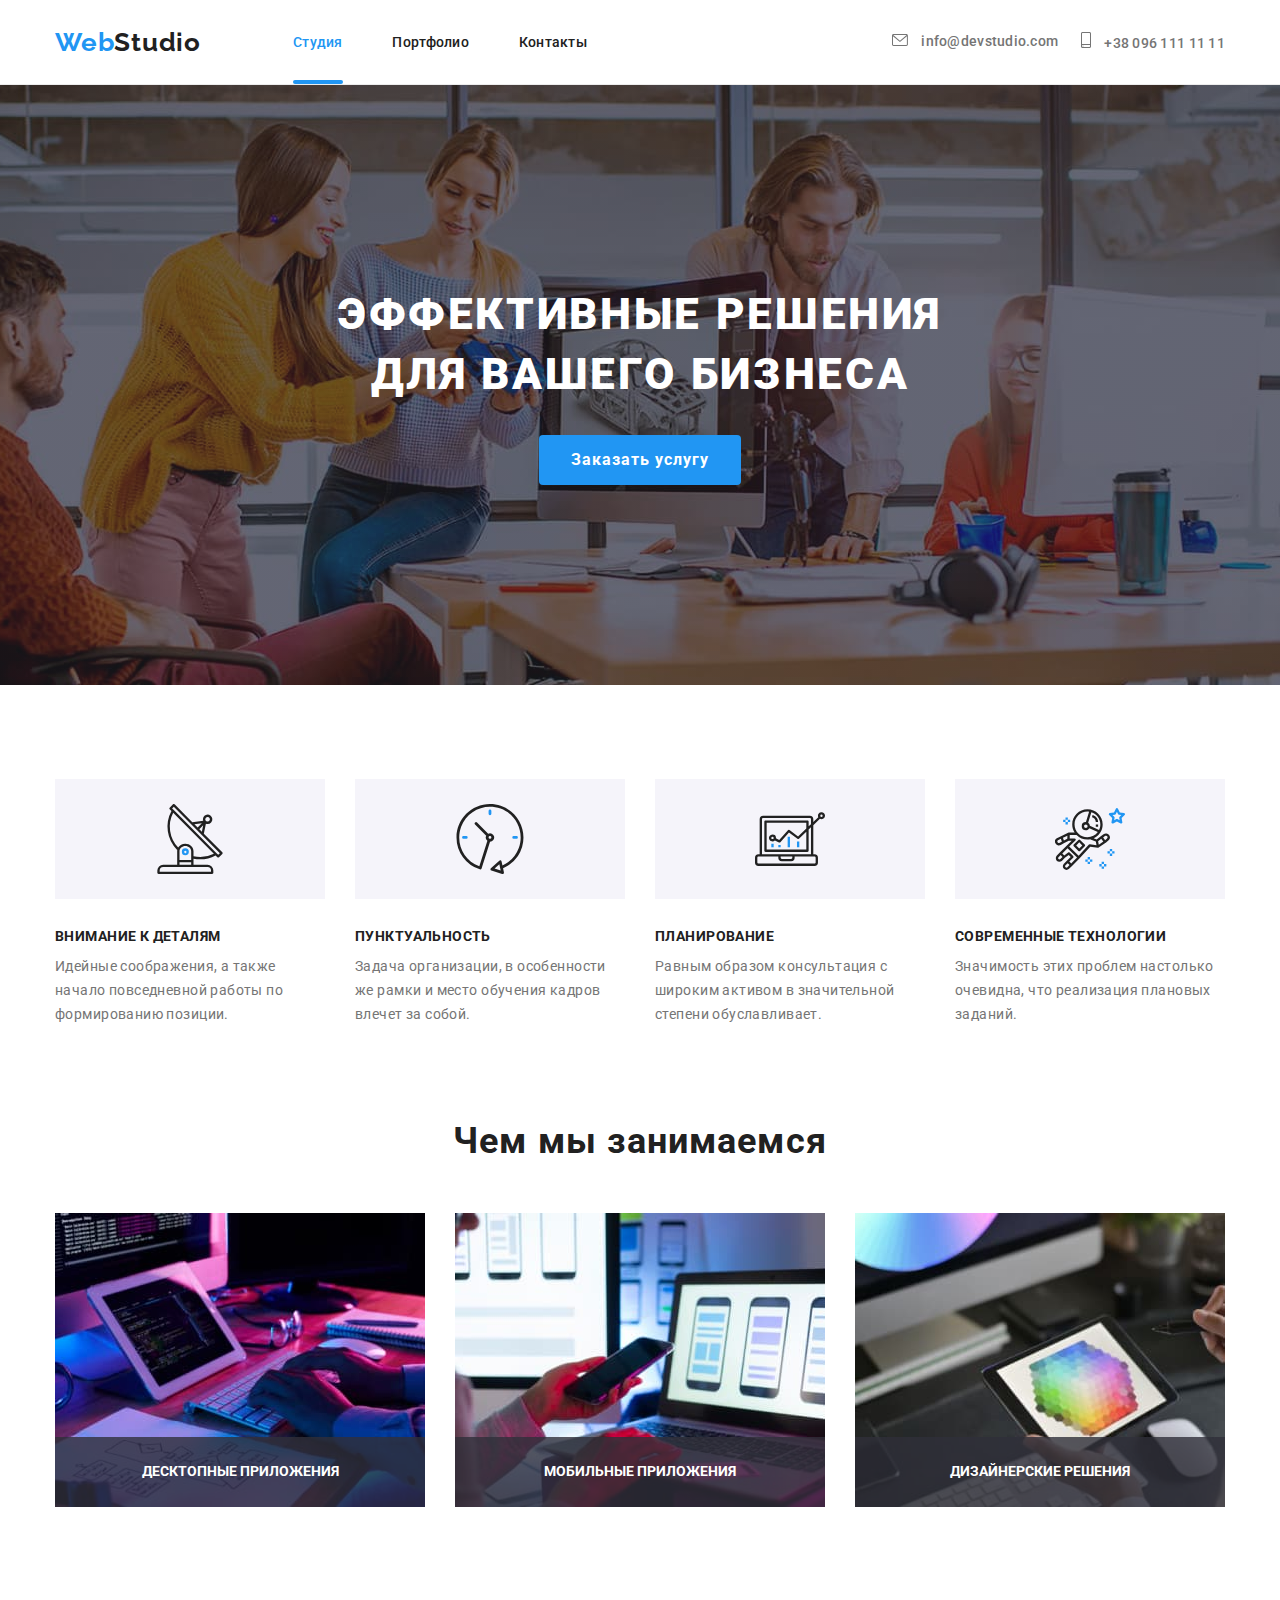
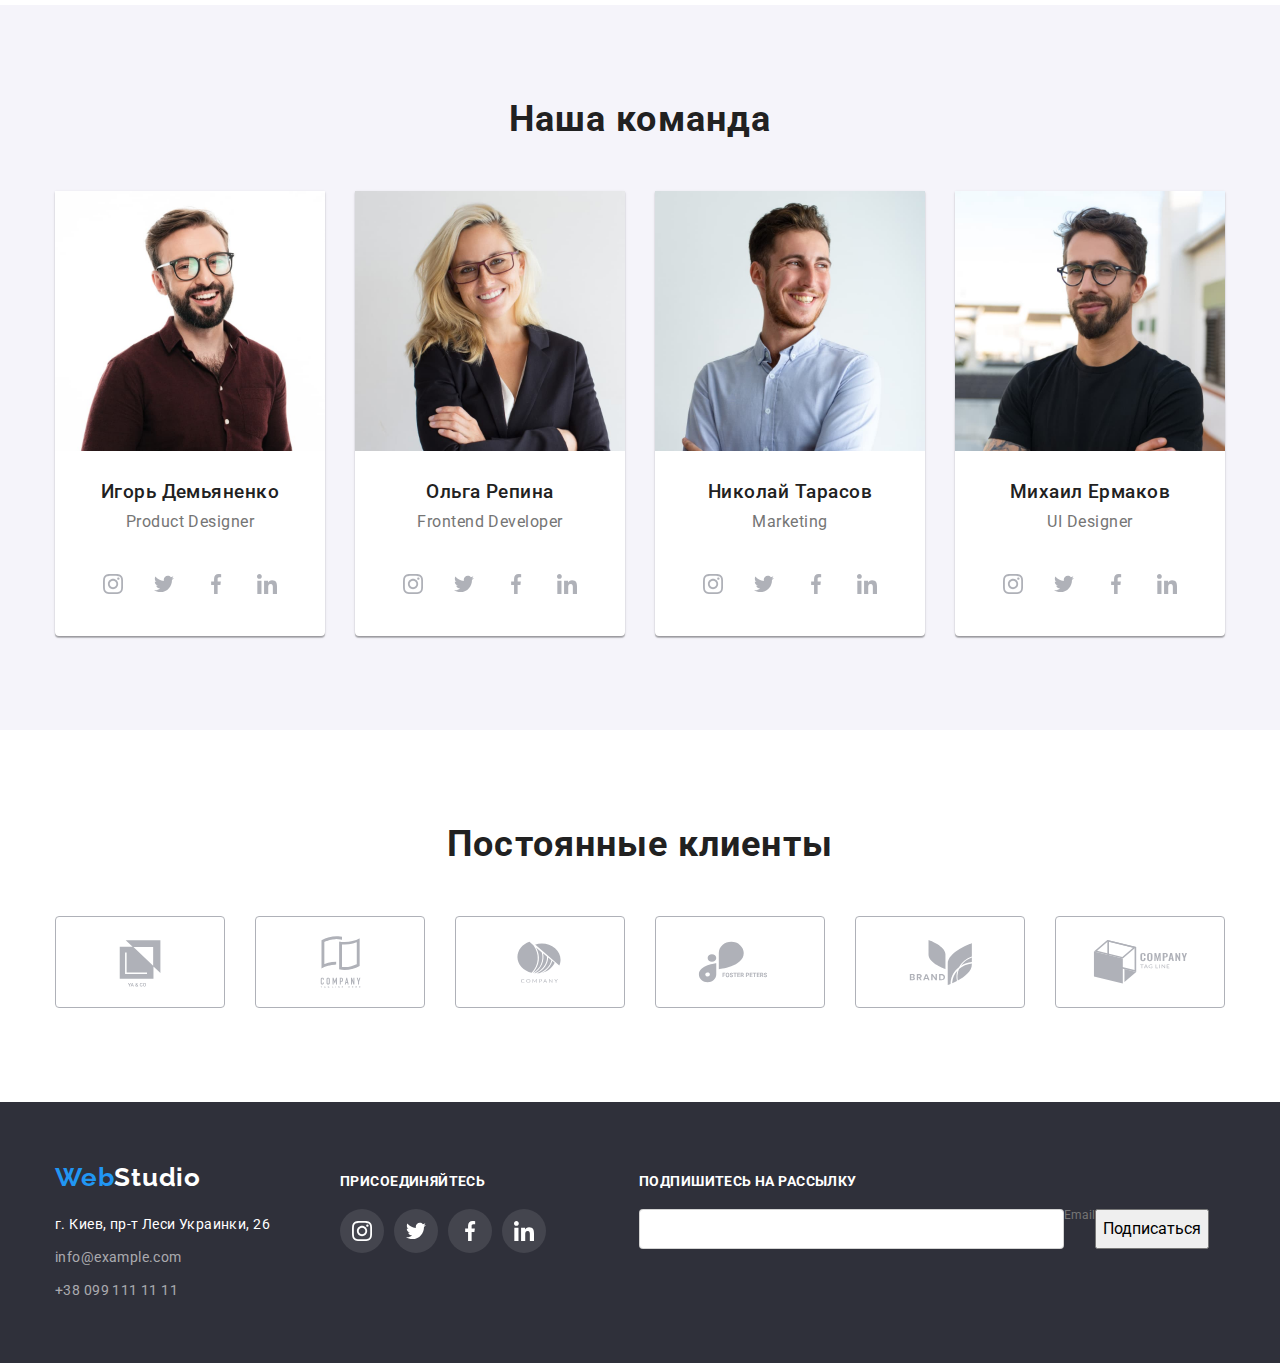
==== commit 2b31282a: "modal form" ====
--- a/index.html
+++ b/index.html
@@ -47,19 +47,63 @@
 
     <main>
             <section class="hero overlay">
-                <div class="conteiner ">
-                <h1>Эффективные решения<br> для вашего бизнеса</h1>
-                <button class="open-modal" type="button" data-modal-open>Заказать услугу</button>
-                <div class="backdrop is-hidden" data-modal>
-                    <div class="modal">
+                <div class="conteiner">
+                    <h1>Эффективные решения<br> для вашего бизнеса</h1>
+                    <button class="open-modal" type="button" data-modal-open>Заказать услугу</button>
+                    <div class="backdrop is-hidden" data-modal>
+                        <div class="modal">
                         <button type="button" class="modal-button" data-modal-close>
                             <svg class="modal-close">
                                 <use href="./images/icons.svg#close-modal"></use>
                             </svg>
                         </button>
+                        <div class="form-section">
+                        <p class="form-title">Оставьте свои данные, мы вам перезвоним</p>
+                        <form class="form-list">
+                        <div class="form-field">
+                            <label for="name" class="form-label">Имя</label>
+                            <div class="input-block">
+                                <input type="text" class="form-input" name="name" id="name">
+                                <svg class="form-svg">
+                                    <use href="./images/icons.svg#person-black-form"></use>
+                                </svg>
+                            </div>
+                        </div>
+                        <div class="form-field" >
+                            <label for="tel" class="form-label">Телефон</label>
+                            <div class="input-block">
+                                <input type="tel" class="form-input" name="tel" id="tel">
+                                <svg class="form-svg">
+                                    <use href="./images/icons.svg#phone-black-form"></use>
+                                </svg>
+                            </div>
+                        </div>
+                        <div class="form-field">
+                            <label for="mail-form" class="form-label">Почта</label>
+                            <div class="input-block">
+                                <input type="email" class="form-input" name="mail" id="mail-form">
+                                <svg class="form-svg">
+                                    <use href="./images/icons.svg#email-black-form"></use>
+                                </svg>
+                            </div>
+                        </div>
+                        <div class="form-field">
+                            <label for="comment" class="form-label">Комментарий</label>
+                            <textarea id="comment" class="textarea" placeholder="Введите текст"></textarea>
+                        </div>
+                        <div class="form-policy">
+                            <label>
+                                <input type="checkbox" class="checkbox" name="policy">
+                                <span class="checkbox-icon"></span>
+                                <span class="icon-checkbox">Соглашаюсь с рассылкой и принимаю <a href="#" class="policy-link"> Условия договора</a></span>
+                            </label>
+                        </div>
+                            <button type="submit" class="form-button">Отправить</button>
+                        </form>
+                        </div>
+                    </div>
                     </div>
                 </div>
-            </div>
             </section>
 
             <section class="features-section">
@@ -297,7 +341,7 @@
      </main>
 
     <footer class="footer">
-        <div class="conteiner footer-section">
+    <div class="conteiner footer-section">
         <div class="first-column"><a class="footer-logo" href="#"><span class="accent-logo">Web</span>Studio</a>
             <address>
                 <ul class="footer-contacts list">
@@ -346,10 +390,15 @@
                     </li>
                 </ul>
             </section>
+        <div class="subscribe">
+            <h3 class="welcome-title">Подпишитесь на рассылку</h3>
+            <form class="footer-form">
+                <input type="email" class="form-input" name="mail" id="mail">
+                <label class="form-label" for="mail">Email</label>
+                <button class="subscribe-button" type="submit">Подписаться</button>
+            </form>
         </div>
-        <div>
-            <h3 class="welcome-title">Подпишитесь на рассылку</h3>
-        </div>
+    </div>
     </footer>
     <script src="./js/modal.js"></script>
 </body>
--- a/css/styles.css
+++ b/css/styles.css
@@ -395,6 +395,17 @@
 .footer-icon-link:focus {
   background-color: var(--accent-color);
 }
+
+.subscribe {
+  margin-left: 93px;
+  width: 570px;
+}
+
+.footer-form {
+  margin-top: 20px;
+  display: flex;
+}
+
 /* секция HERO */
 .hero {
   background-color: var(--background-color);
@@ -517,7 +528,132 @@
   transform: translate(-50%, -50%);
   fill: currentColor;
 }
-
+.form-section {
+  padding: 40px;
+}
+.form-list {
+  display: block;
+}
+.form-field {
+  display: flex;
+  flex-direction: column;
+}
+.form-policy {
+  display: flex;
+  justify-content: space-evenly;
+  align-items: center;
+}
+.form-title {
+  text-align: center;
+
+  margin-bottom: 12px;
+  width: 448px;
+
+  font-size: 20px;
+  font-style: bold;
+  font-weight: 700;
+  letter-spacing: 0.03em;
+  line-height: 1.15;
+}
+
+.form-input {
+  padding: 0;
+
+  width: 448px;
+  height: 40px;
+  border: 1px solid rgba(33, 33, 33, 0.2);
+  border-radius: 4px;
+}
+.textarea {
+  margin-bottom: 25px;
+  padding: 12px 16px;
+  width: 448px;
+  height: 120px;
+
+  border: 1px solid rgba(33, 33, 33, 0.2);
+  border-radius: 4px;
+  resize: none;
+  cursor: pointer;
+}
+
+.textarea::placeholder {
+  font-size: 12px;
+  line-height: 1.17;
+  letter-spacing: 0.01em;
+  color: rgba(117, 117, 117, 0.5);
+}
+.form-label {
+  margin-bottom: 4px;
+  text-align: left;
+
+  color: var(--grey-color);
+  font-size: 12px;
+  line-height: 1.16;
+}
+.form-policy label {
+  font-size: 14px;
+  line-height: 1.71;
+  letter-spacing: 0.03em;
+  cursor: pointer;
+}
+.policy-link {
+  margin-left: 4px;
+  text-decoration: underline;
+  color: var(--accent-color);
+}
+.checkbox {
+  position: absolute;
+  width: 1px;
+  height: 1px;
+  margin: -1px;
+  border: 0;
+  padding: 0;
+  clip: rect(0 0 0 0);
+  overflow: hidden;
+}
+.checkbox-icon {
+  display: inline-block;
+  width: 16px;
+  height: 15px;
+  margin-right: 7px;
+
+  border: 2px solid var(--primary-text-color);
+  border-radius: 2px;
+}
+
+.form-button {
+  margin-top: 30px;
+
+  width: 200px;
+  height: 50px;
+
+  align-self: center;
+  font-style: bold;
+  font-size: 16px;
+  line-height: 1.87;
+  letter-spacing: 0.06em;
+
+  border-radius: 4px;
+  color: var(--white-color);
+  background-color: var(--accent-color);
+  box-shadow: 0px 4px 4px rgba(0, 0, 0, 0.15);
+}
+.input-block {
+  position: relative;
+  margin-bottom: 10px;
+}
+.form-svg {
+  position: absolute;
+  display: block;
+  top: 50%;
+  left: 12px;
+  transform: translateY(-50%);
+
+  width: 18px;
+  height: 18px;
+
+  fill: currentColor;
+}
 /* Секция особенности */
 .features-section {
   padding-bottom: 94px;
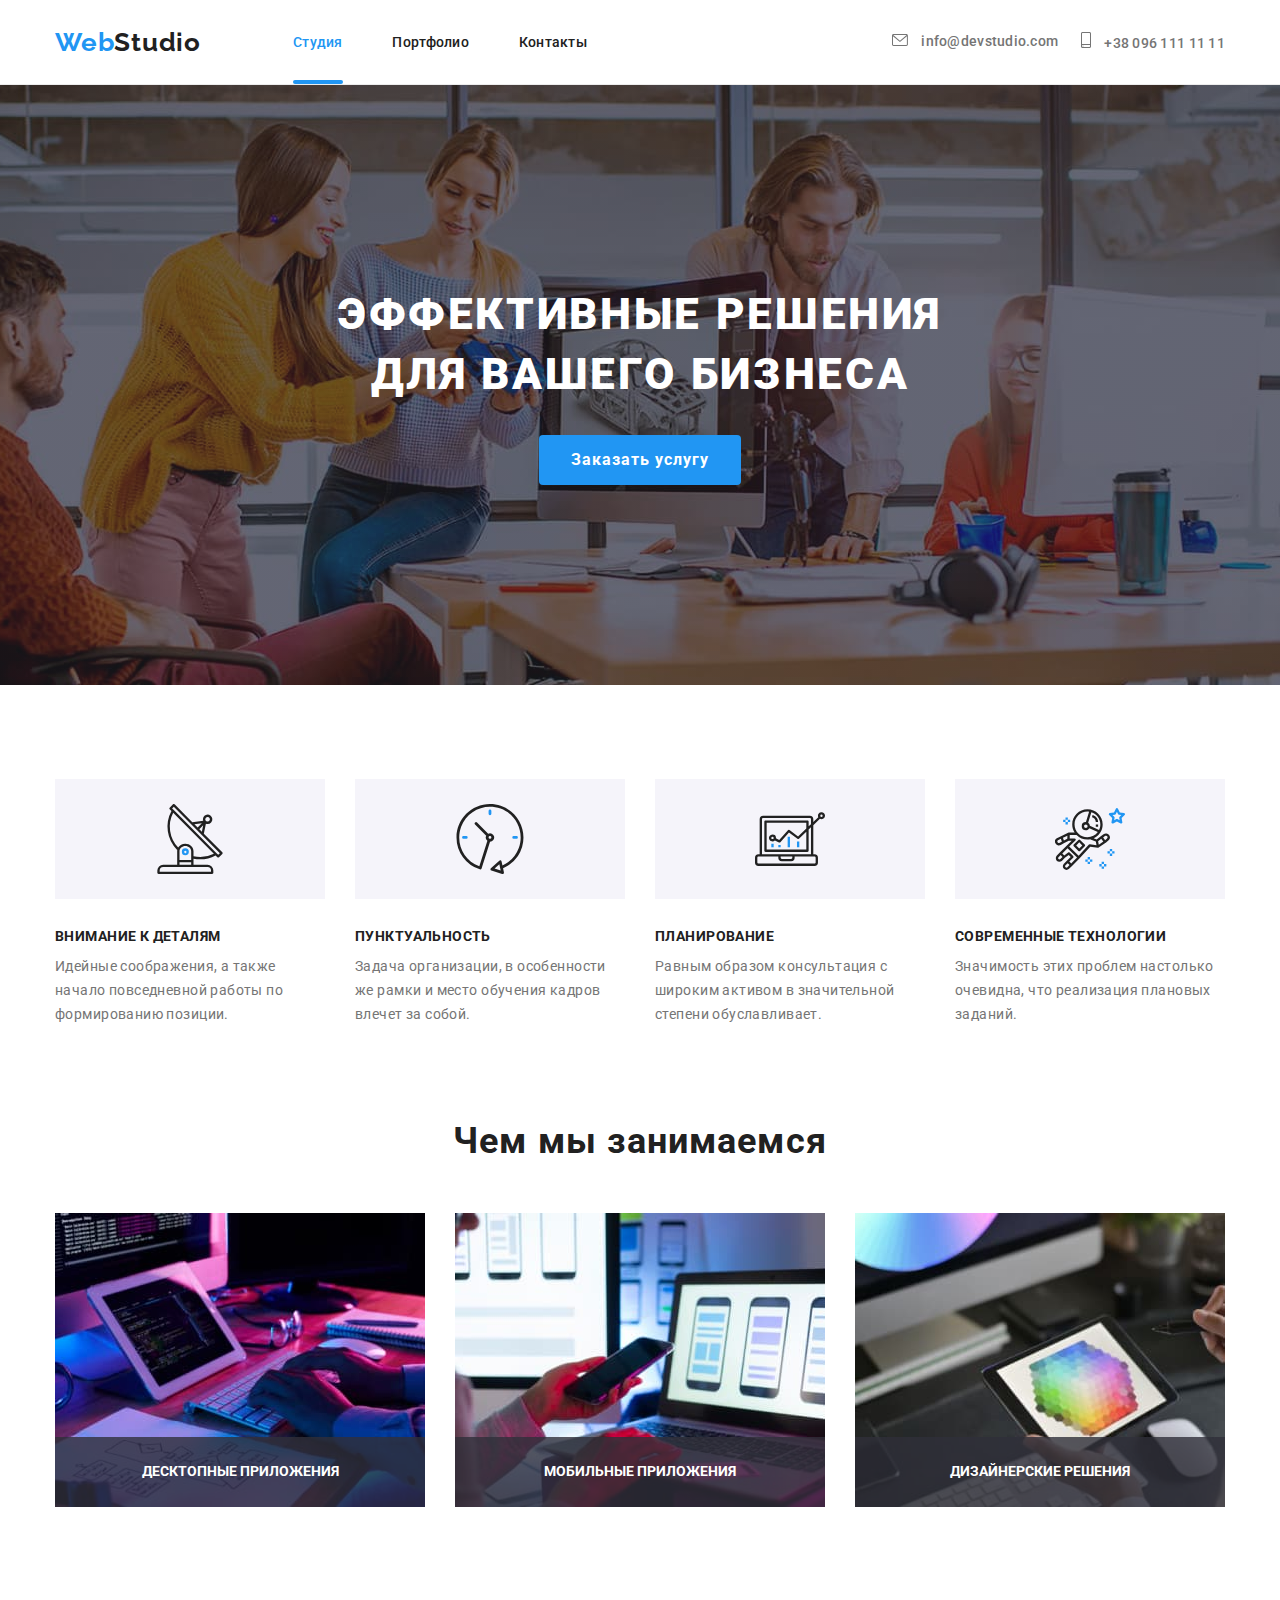
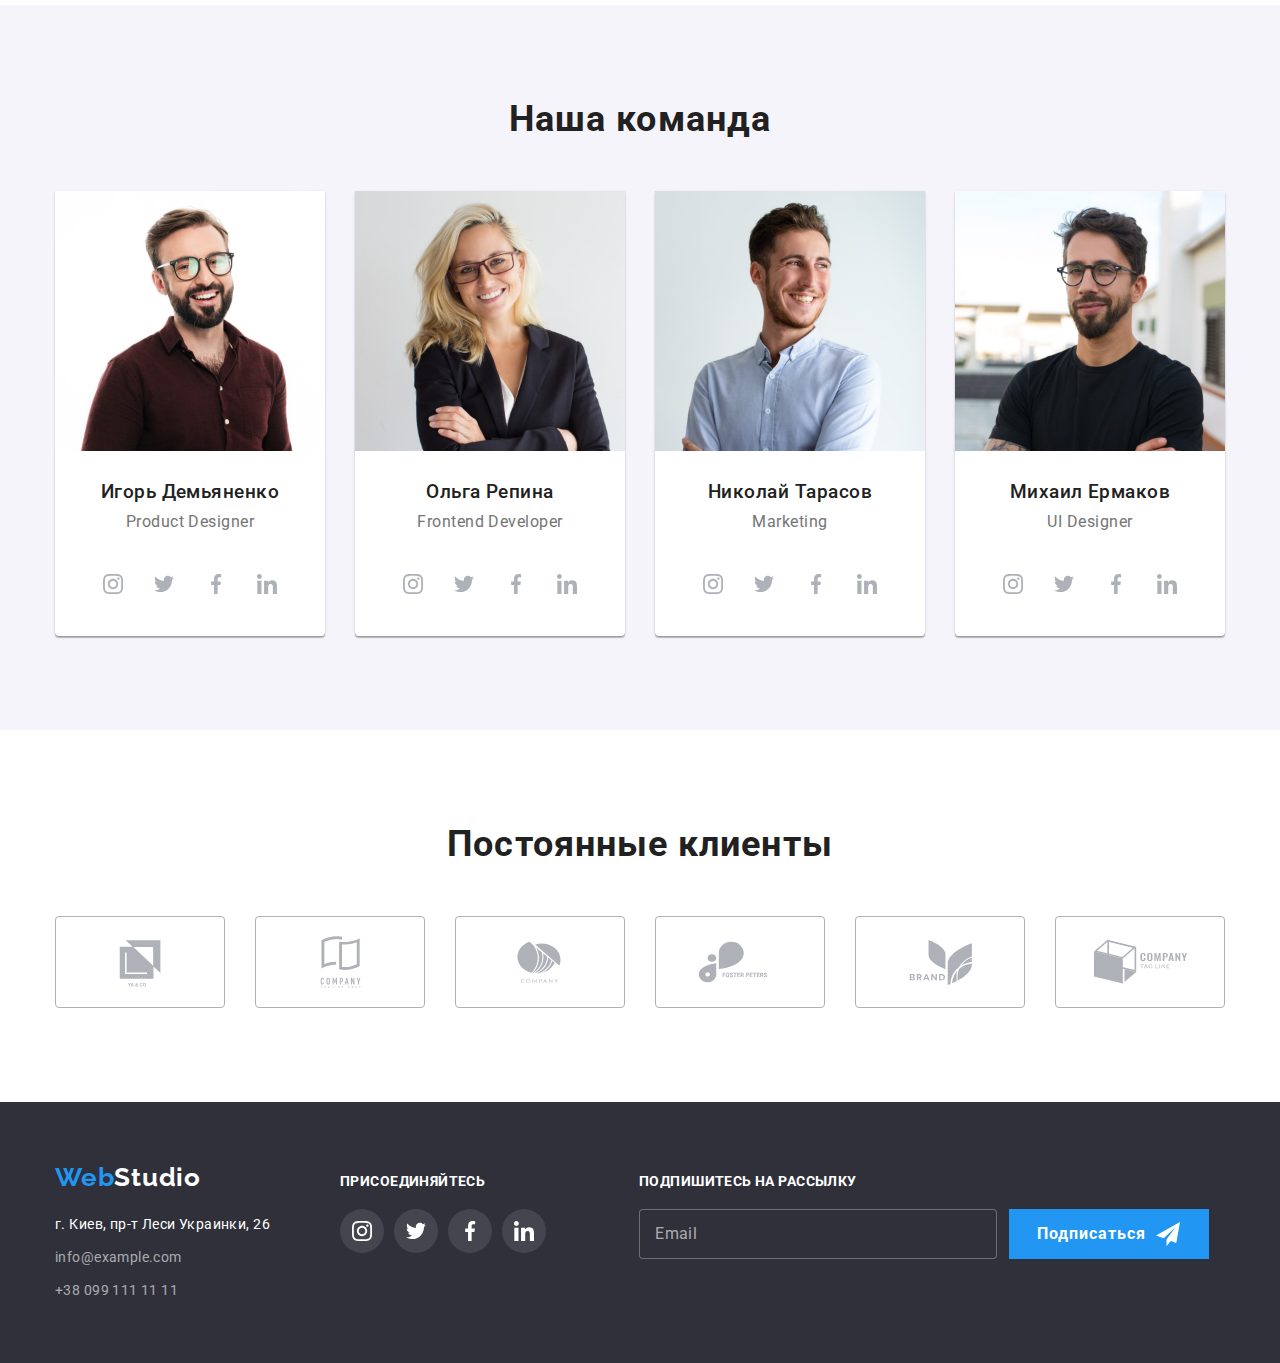
==== commit be7c8111: "done footer form" ====
--- a/index.html
+++ b/index.html
@@ -393,9 +393,13 @@
         <div class="subscribe">
             <h3 class="welcome-title">Подпишитесь на рассылку</h3>
             <form class="footer-form">
-                <input type="email" class="form-input" name="mail" id="mail">
-                <label class="form-label" for="mail">Email</label>
-                <button class="subscribe-button" type="submit">Подписаться</button>
+                <input type="email" class="footer-input" name="mail" id="mail">
+                <label class="footer-label" for="mail">Email</label>
+                    <button class="subscribe-button" type="submit">Подписаться
+                        <svg>
+                            <use href="./images/icons.svg#icon-send"></use>
+                        </svg>
+                    </button>
             </form>
         </div>
     </div>
--- a/css/styles.css
+++ b/css/styles.css
@@ -402,8 +402,59 @@
 }
 
 .footer-form {
+  position: relative;
   margin-top: 20px;
   display: flex;
+}
+
+.footer-input {
+  width: 358px;
+  height: 50px;
+  margin-right: 12px;
+
+  border-radius: 4px;
+  border: 1px solid rgba(255, 255, 255, 0.3);
+
+  background-color: var(--background-color);
+}
+
+.footer-label {
+  position: absolute;
+  margin-left: 16px;
+
+  top: 50%;
+  transform: translateY(-50%);
+
+  font-size: 16px;
+  line-height: 1.25;
+  letter-spacing: 0.03em;
+
+  color: rgba(255, 255, 255, 0.6);
+}
+
+.subscribe-button {
+  display: flex;
+  width: 200px;
+  height: 50px;
+  padding: 10px 28px;
+  border: none;
+
+  align-items: center;
+  text-align: center;
+
+  font-style: normal;
+  font-weight: bold;
+  line-height: 1.875;
+  letter-spacing: 0.06em;
+  color: var(--white-color);
+  background-color: var(--accent-color);
+}
+.footer-form svg {
+  margin-left: 10px;
+  width: 24px;
+  height: 24px;
+
+  fill: var(--white-color);
 }
 
 /* секция HERO */
@@ -517,6 +568,11 @@
 
   background-color: var(--white-color);
   fill: var(--primary-text-color);
+
+  cursor: pointer;
+}
+.modal-button:focus .modal-close {
+  fill: var(--accent-color);
 }
 .modal-close {
   position: absolute;
@@ -527,6 +583,8 @@
   height: 11px;
   transform: translate(-50%, -50%);
   fill: currentColor;
+
+  transition: fill 250ms cubic-bezier(0.4, 0, 0.2, 1);
 }
 .form-section {
   padding: 40px;
@@ -557,13 +615,17 @@
 }
 
 .form-input {
-  padding: 0;
-
-  width: 448px;
+  padding-left: 42px;
+
+  width: 100%;
   height: 40px;
   border: 1px solid rgba(33, 33, 33, 0.2);
   border-radius: 4px;
-}
+  cursor: pointer;
+
+  transition: all 250ms cubic-bezier(0.4, 0, 0.2, 1);
+}
+
 .textarea {
   margin-bottom: 25px;
   padding: 12px 16px;
@@ -574,6 +636,8 @@
   border-radius: 4px;
   resize: none;
   cursor: pointer;
+
+  transition: all 250ms cubic-bezier(0.4, 0, 0.2, 1);
 }
 
 .textarea::placeholder {
@@ -600,6 +664,8 @@
   margin-left: 4px;
   text-decoration: underline;
   color: var(--accent-color);
+
+  transition: all 250ms cubic-bezier(0.4, 0, 0.2, 1);
 }
 .checkbox {
   position: absolute;
@@ -610,6 +676,8 @@
   padding: 0;
   clip: rect(0 0 0 0);
   overflow: hidden;
+
+  transition: all 250ms cubic-bezier(0.4, 0, 0.2, 1);
 }
 .checkbox-icon {
   display: inline-block;
@@ -619,6 +687,15 @@
 
   border: 2px solid var(--primary-text-color);
   border-radius: 2px;
+
+  transition: all 250ms cubic-bezier(0.4, 0, 0.2, 1);
+}
+.checkbox:checked + .checkbox-icon {
+  background-color: var(--accent-color);
+  border-color: var(--accent-color);
+  background-image: url(../images/icons/icon-check.svg);
+  background-size: contain;
+  background-origin: border-box;
 }
 
 .form-button {
@@ -637,6 +714,8 @@
   color: var(--white-color);
   background-color: var(--accent-color);
   box-shadow: 0px 4px 4px rgba(0, 0, 0, 0.15);
+
+  cursor: pointer;
 }
 .input-block {
   position: relative;
@@ -653,6 +732,19 @@
   height: 18px;
 
   fill: currentColor;
+  transition: fill 250ms cubic-bezier(0.4, 0, 0.2, 1);
+}
+.form-input:focus ~ .form-svg {
+  fill: var(--accent-color);
+}
+
+.form-field:focus-within .form-svg {
+  fill: var(--accent-color);
+}
+.form-input:focus,
+.textarea:focus {
+  border-color: var(--accent-color);
+  outline: none;
 }
 /* Секция особенности */
 .features-section {
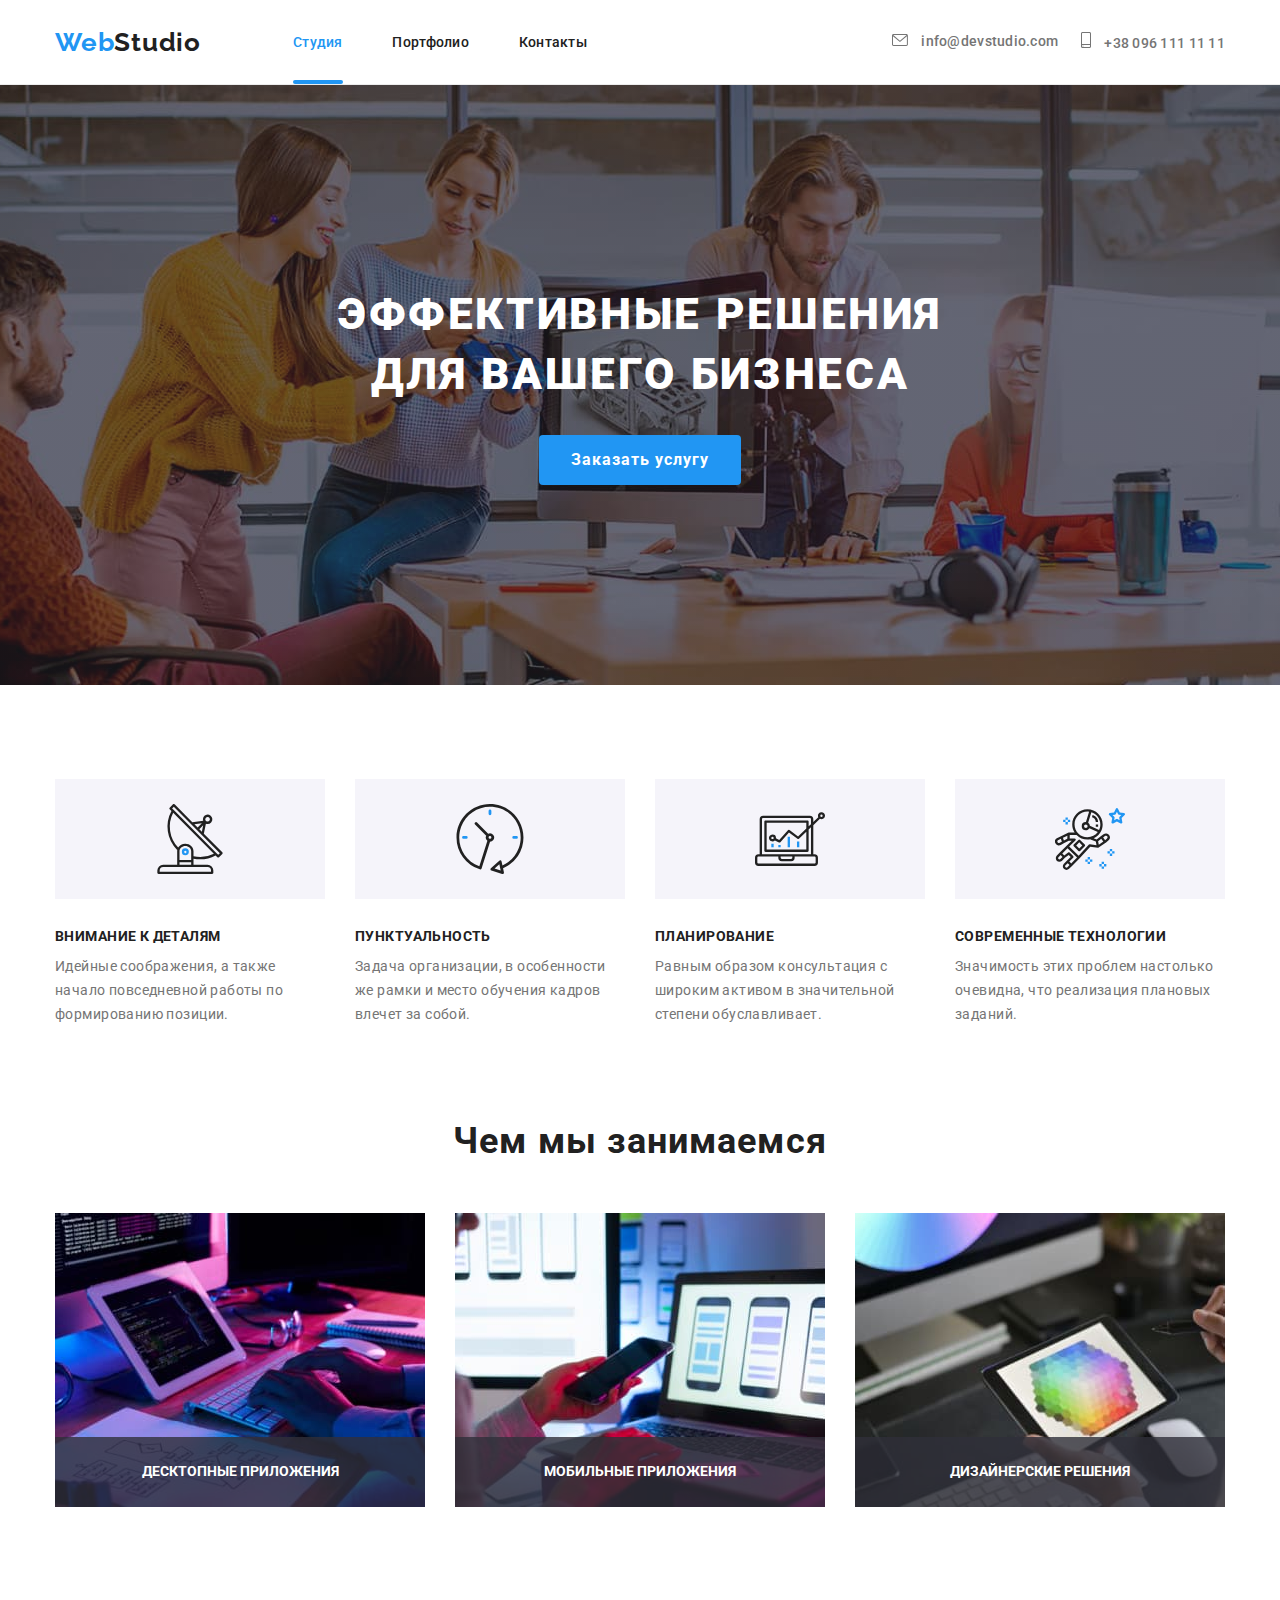
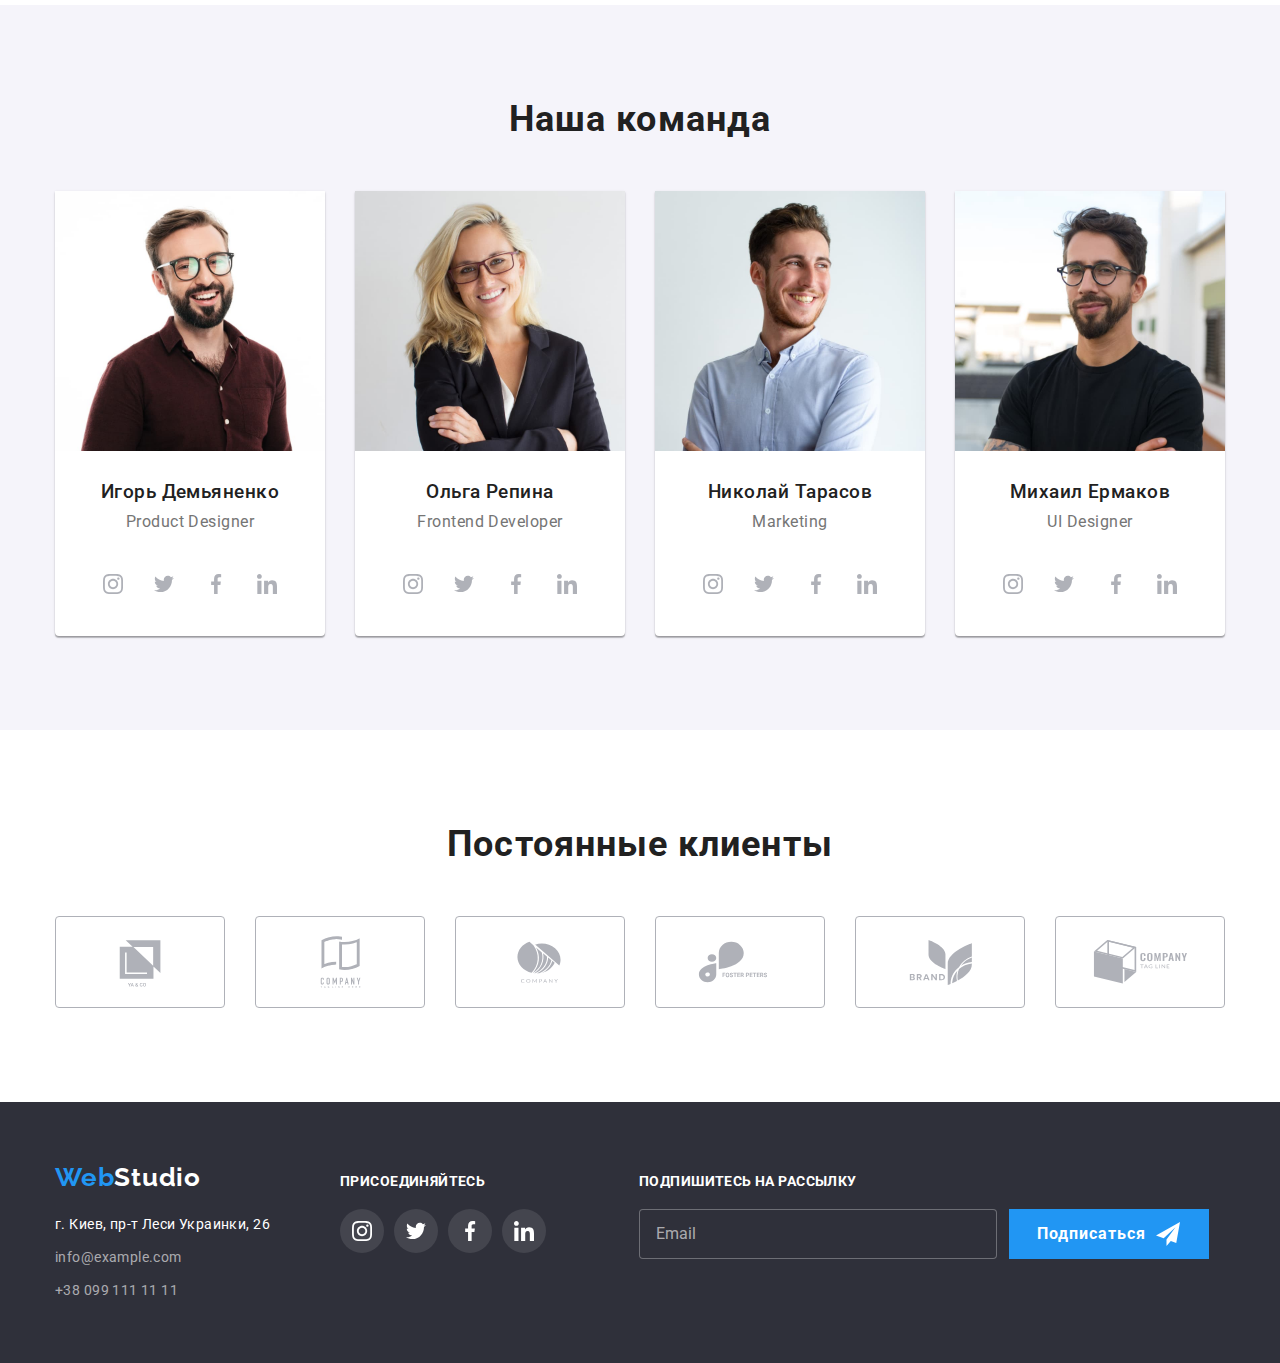
==== commit cadef10e: "revisions done" ====
--- a/index.html
+++ b/index.html
@@ -393,8 +393,8 @@
         <div class="subscribe">
             <h3 class="welcome-title">Подпишитесь на рассылку</h3>
             <form class="footer-form">
-                <input type="email" class="footer-input" name="mail" id="mail">
-                <label class="footer-label" for="mail">Email</label>
+                <input type="email" class="footer-input" name="mail" id="mail" placeholder="Email">
+                <label class="footer-label" for="mail"></label>
                     <button class="subscribe-button" type="submit">Подписаться
                         <svg>
                             <use href="./images/icons.svg#icon-send"></use>
--- a/css/styles.css
+++ b/css/styles.css
@@ -411,11 +411,16 @@
   width: 358px;
   height: 50px;
   margin-right: 12px;
+  padding-left: 16px;
 
   border-radius: 4px;
   border: 1px solid rgba(255, 255, 255, 0.3);
+  color: rgba(255, 255, 255, 0.6);
 
   background-color: var(--background-color);
+}
+.footer-input::placeholder {
+  color: rgba(255, 255, 255, 0.6);
 }
 
 .footer-label {
@@ -571,7 +576,8 @@
 
   cursor: pointer;
 }
-.modal-button:focus .modal-close {
+.modal-button:focus .modal-close,
+.modal-button:hover .modal-close {
   fill: var(--accent-color);
 }
 .modal-close {
@@ -600,6 +606,7 @@
   display: flex;
   justify-content: space-evenly;
   align-items: center;
+  margin-bottom: 30px;
 }
 .form-title {
   text-align: center;
@@ -622,6 +629,7 @@
   border: 1px solid rgba(33, 33, 33, 0.2);
   border-radius: 4px;
   cursor: pointer;
+  color: var(--primary-text-color);
 
   transition: all 250ms cubic-bezier(0.4, 0, 0.2, 1);
 }
@@ -699,8 +707,6 @@
 }
 
 .form-button {
-  margin-top: 30px;
-
   width: 200px;
   height: 50px;
 
@@ -712,10 +718,16 @@
 
   border-radius: 4px;
   color: var(--white-color);
+  border: 0;
   background-color: var(--accent-color);
   box-shadow: 0px 4px 4px rgba(0, 0, 0, 0.15);
 
   cursor: pointer;
+  transition: background-color 250ms cubic-bezier(0.4, 0, 0.2, 1);
+}
+
+.form-button:focus {
+  background-color: #188ce8;
 }
 .input-block {
   position: relative;
